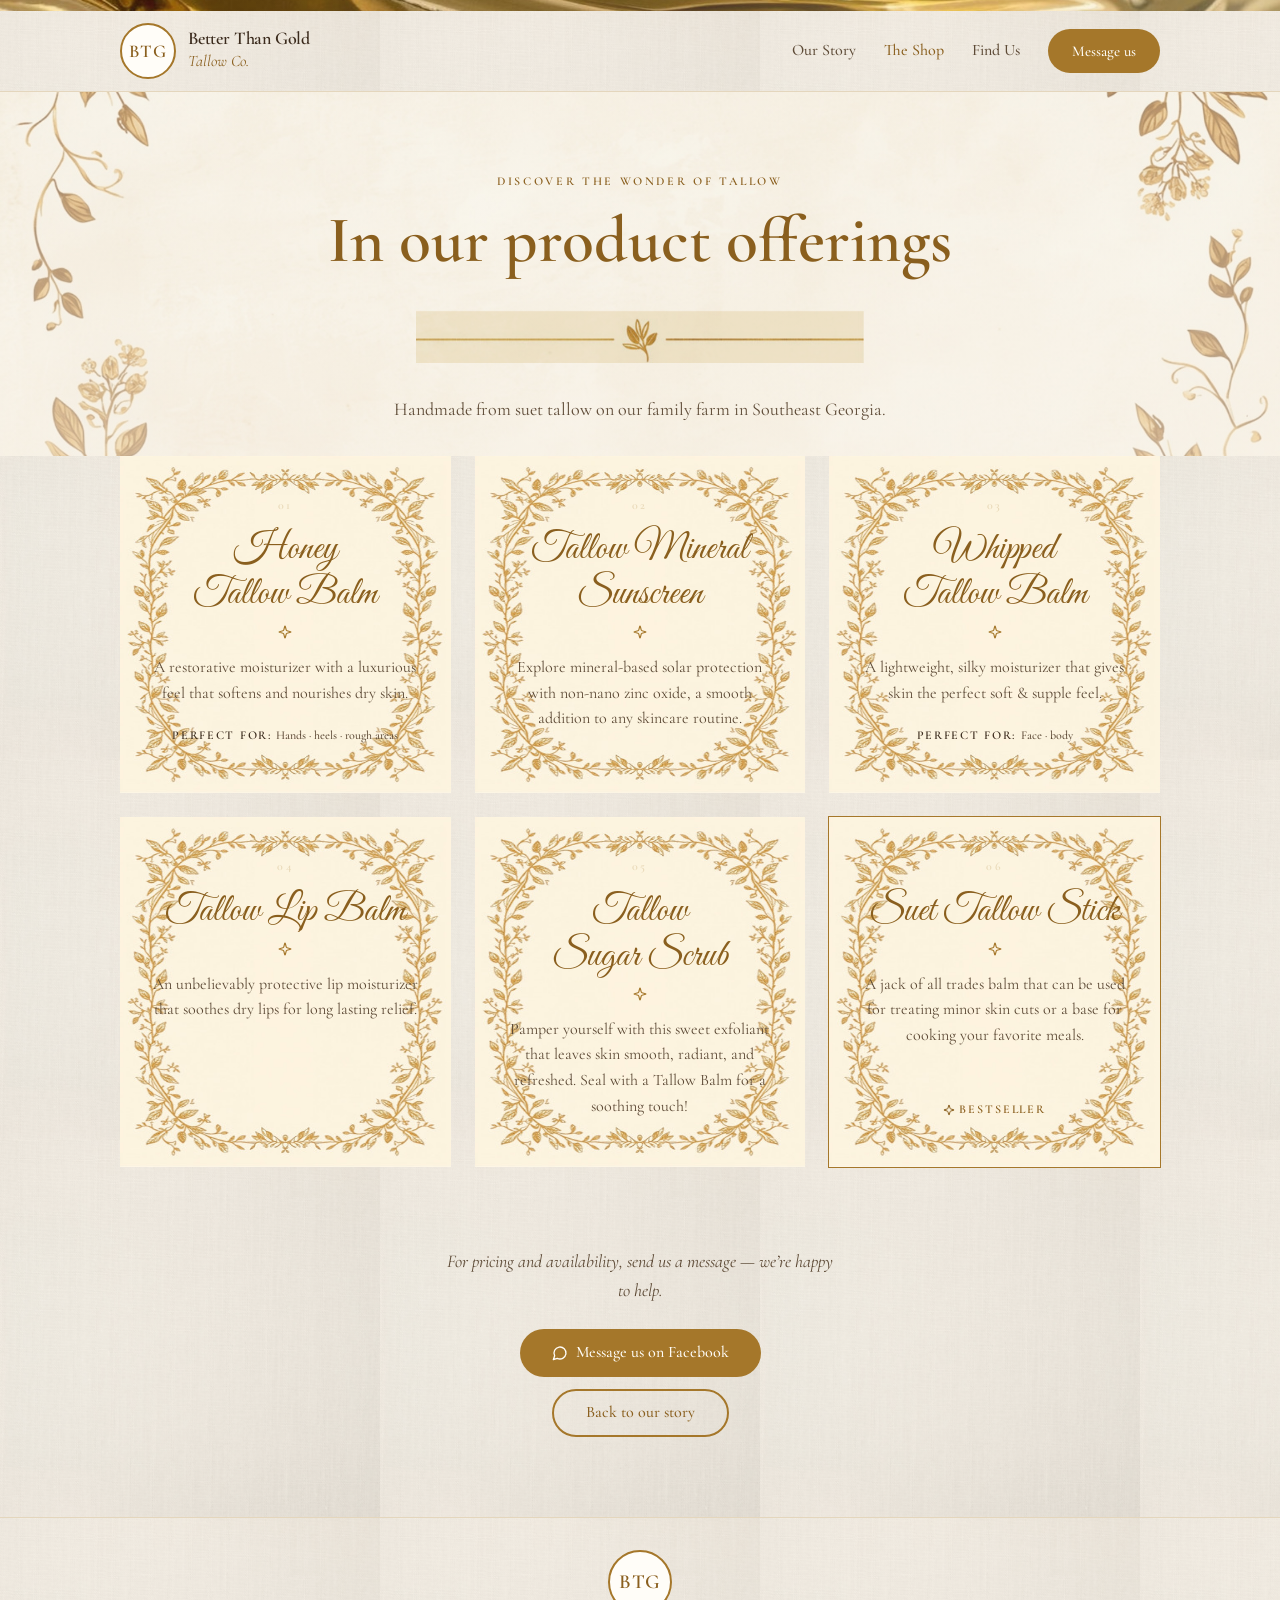
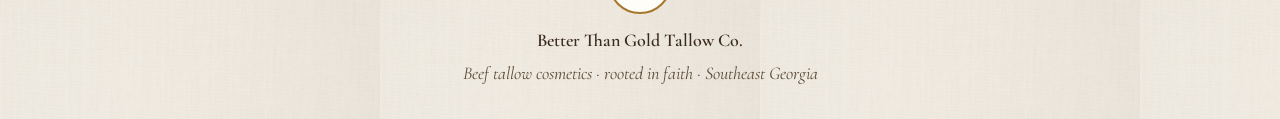
==== products/index.html @ 324c8e25 "Publish cream-and-gold prototype to GitHub Pages Replace the first static flyer with the current int" ====
<!DOCTYPE html>
<html lang="en">
<head>
  <meta charset="UTF-8">
  <meta name="viewport" content="width=device-width, initial-scale=1.0">
  <title>The Shop · Better Than Gold Tallow Co.</title>
  <meta name="description" content="Honey Tallow Balm, mineral sunscreen, whipped balm, lip balm, sugar scrub, and the Suet Tallow Stick — handmade in Southeast Georgia.">
  <meta name="theme-color" content="#a5772a">
  <link rel="icon" type="image/svg+xml" href="../favicon.svg">
  <link rel="preconnect" href="https://fonts.googleapis.com">
  <link rel="preconnect" href="https://fonts.gstatic.com" crossorigin>
  <link href="https://fonts.googleapis.com/css2?family=Cormorant+Garamond:ital,wght@0,400;0,500;0,600;0,700;1,500;1,600&family=Great+Vibes&display=swap" rel="stylesheet">
  <link rel="stylesheet" href="../styles.css">
</head>
<body>
  <div class="site-shell" id="top">
    <div class="gold-bar" aria-hidden="true"></div>
    <header class="site-header">
      <div class="header-inner">
        <a class="brand" href="../">
          <span class="brand-mark brand-mark-sm" aria-hidden="true">BTG</span>
          <span>
            <span class="brand-name">Better Than Gold</span>
            <span class="brand-sub">Tallow Co.</span>
          </span>
        </a>
        <nav class="desktop-nav" aria-label="Main">
          <a href="../#story">Our Story</a>
          <a class="is-active" href="./">The Shop</a>
          <a href="../#find-us">Find Us</a>
          <a class="btn btn-gold btn-md" href="https://www.facebook.com/share/1DVY5gSKAP/" target="_blank" rel="noopener noreferrer">Message us</a>
        </nav>
        <button class="nav-toggle" type="button" aria-label="Open menu" aria-expanded="false">
          <svg class="icon-menu" xmlns="http://www.w3.org/2000/svg" width="24" height="24" viewBox="0 0 24 24" fill="none" stroke="currentColor" stroke-width="2" stroke-linecap="round" stroke-linejoin="round" aria-hidden="true"><path d="M4 5h16"/><path d="M4 12h16"/><path d="M4 19h16"/></svg>
          <svg class="icon-close" hidden xmlns="http://www.w3.org/2000/svg" width="24" height="24" viewBox="0 0 24 24" fill="none" stroke="currentColor" stroke-width="2" stroke-linecap="round" stroke-linejoin="round" aria-hidden="true"><path d="M18 6 6 18"/><path d="m6 6 12 12"/></svg>
        </button>
      </div>
      <nav class="mobile-nav" aria-label="Mobile">
        <a href="../#story">Our Story</a>
        <a href="./">The Shop</a>
        <a href="../#find-us">Find Us</a>
        <a class="btn btn-gold btn-lg" href="https://www.facebook.com/share/1DVY5gSKAP/" target="_blank" rel="noopener noreferrer">Message us</a>
      </nav>
    </header>

    <main>
      <section class="shop-hero">
        <p class="eyebrow">Discover the wonder of tallow</p>
        <h1 class="shop-title rise">In our product offerings</h1>
        <img class="gold-divider divider-space" src="../textures/divider.jpg" alt="" aria-hidden="true">
        <p class="shop-lede rise rise-2">Handmade from suet tallow on our family farm in Southeast Georgia.</p>
      </section>

      <ol class="product-grid stagger">
        <li class="product-card product-card-framed">
          <p class="product-num">01</p>
          <h2 class="product-name">Honey Tallow Balm</h2>
          <svg class="sparkle" xmlns="http://www.w3.org/2000/svg" viewBox="0 0 24 24" fill="none" stroke="currentColor" stroke-width="2" stroke-linecap="round" stroke-linejoin="round" aria-hidden="true"><path d="M9.937 15.5A2 2 0 0 0 8.5 14.063l-6.135-1.582a.5.5 0 0 1 0-.962L8.5 9.936A2 2 0 0 0 9.937 8.5l1.582-6.135a.5.5 0 0 1 .963 0L14.063 8.5A2 2 0 0 0 15.5 9.937l6.135 1.581a.5.5 0 0 1 0 .964L15.5 14.063a2 2 0 0 0-1.437 1.437l-1.582 6.135a.5.5 0 0 1-.963 0z"/></svg>
          <p class="product-blurb">A restorative moisturizer with a luxurious feel that softens and nourishes dry skin.</p>
          <p class="perfect-for">Perfect for: <span>Hands · heels · rough areas</span></p>
        </li>
        <li class="product-card product-card-framed">
          <p class="product-num">02</p>
          <h2 class="product-name">Tallow Mineral Sunscreen</h2>
          <svg class="sparkle" xmlns="http://www.w3.org/2000/svg" viewBox="0 0 24 24" fill="none" stroke="currentColor" stroke-width="2" stroke-linecap="round" stroke-linejoin="round" aria-hidden="true"><path d="M9.937 15.5A2 2 0 0 0 8.5 14.063l-6.135-1.582a.5.5 0 0 1 0-.962L8.5 9.936A2 2 0 0 0 9.937 8.5l1.582-6.135a.5.5 0 0 1 .963 0L14.063 8.5A2 2 0 0 0 15.5 9.937l6.135 1.581a.5.5 0 0 1 0 .964L15.5 14.063a2 2 0 0 0-1.437 1.437l-1.582 6.135a.5.5 0 0 1-.963 0z"/></svg>
          <p class="product-blurb">Explore mineral-based solar protection with non-nano zinc oxide, a smooth addition to any skincare routine.</p>
        </li>
        <li class="product-card product-card-framed">
          <p class="product-num">03</p>
          <h2 class="product-name">Whipped Tallow Balm</h2>
          <svg class="sparkle" xmlns="http://www.w3.org/2000/svg" viewBox="0 0 24 24" fill="none" stroke="currentColor" stroke-width="2" stroke-linecap="round" stroke-linejoin="round" aria-hidden="true"><path d="M9.937 15.5A2 2 0 0 0 8.5 14.063l-6.135-1.582a.5.5 0 0 1 0-.962L8.5 9.936A2 2 0 0 0 9.937 8.5l1.582-6.135a.5.5 0 0 1 .963 0L14.063 8.5A2 2 0 0 0 15.5 9.937l6.135 1.581a.5.5 0 0 1 0 .964L15.5 14.063a2 2 0 0 0-1.437 1.437l-1.582 6.135a.5.5 0 0 1-.963 0z"/></svg>
          <p class="product-blurb">A lightweight, silky moisturizer that gives skin the perfect soft & supple feel.</p>
          <p class="perfect-for">Perfect for: <span>Face · body</span></p>
        </li>
        <li class="product-card product-card-framed">
          <p class="product-num">04</p>
          <h2 class="product-name">Tallow Lip Balm</h2>
          <svg class="sparkle" xmlns="http://www.w3.org/2000/svg" viewBox="0 0 24 24" fill="none" stroke="currentColor" stroke-width="2" stroke-linecap="round" stroke-linejoin="round" aria-hidden="true"><path d="M9.937 15.5A2 2 0 0 0 8.5 14.063l-6.135-1.582a.5.5 0 0 1 0-.962L8.5 9.936A2 2 0 0 0 9.937 8.5l1.582-6.135a.5.5 0 0 1 .963 0L14.063 8.5A2 2 0 0 0 15.5 9.937l6.135 1.581a.5.5 0 0 1 0 .964L15.5 14.063a2 2 0 0 0-1.437 1.437l-1.582 6.135a.5.5 0 0 1-.963 0z"/></svg>
          <p class="product-blurb">An unbelievably protective lip moisturizer that soothes dry lips for long lasting relief.</p>
        </li>
        <li class="product-card product-card-framed">
          <p class="product-num">05</p>
          <h2 class="product-name">Tallow Sugar Scrub</h2>
          <svg class="sparkle" xmlns="http://www.w3.org/2000/svg" viewBox="0 0 24 24" fill="none" stroke="currentColor" stroke-width="2" stroke-linecap="round" stroke-linejoin="round" aria-hidden="true"><path d="M9.937 15.5A2 2 0 0 0 8.5 14.063l-6.135-1.582a.5.5 0 0 1 0-.962L8.5 9.936A2 2 0 0 0 9.937 8.5l1.582-6.135a.5.5 0 0 1 .963 0L14.063 8.5A2 2 0 0 0 15.5 9.937l6.135 1.581a.5.5 0 0 1 0 .964L15.5 14.063a2 2 0 0 0-1.437 1.437l-1.582 6.135a.5.5 0 0 1-.963 0z"/></svg>
          <p class="product-blurb">Pamper yourself with this sweet exfoliant that leaves skin smooth, radiant, and refreshed. Seal with a Tallow Balm for a soothing touch!</p>
        </li>
        <li class="product-card product-card-framed is-bestseller">
          <p class="product-num">06</p>
          <h2 class="product-name">Suet Tallow Stick</h2>
          <svg class="sparkle" xmlns="http://www.w3.org/2000/svg" viewBox="0 0 24 24" fill="none" stroke="currentColor" stroke-width="2" stroke-linecap="round" stroke-linejoin="round" aria-hidden="true"><path d="M9.937 15.5A2 2 0 0 0 8.5 14.063l-6.135-1.582a.5.5 0 0 1 0-.962L8.5 9.936A2 2 0 0 0 9.937 8.5l1.582-6.135a.5.5 0 0 1 .963 0L14.063 8.5A2 2 0 0 0 15.5 9.937l6.135 1.581a.5.5 0 0 1 0 .964L15.5 14.063a2 2 0 0 0-1.437 1.437l-1.582 6.135a.5.5 0 0 1-.963 0z"/></svg>
          <p class="product-blurb">A jack of all trades balm that can be used for treating minor skin cuts or a base for cooking your favorite meals.</p>
          <p class="bestseller">
            <svg xmlns="http://www.w3.org/2000/svg" viewBox="0 0 24 24" fill="none" stroke="currentColor" stroke-width="2" stroke-linecap="round" stroke-linejoin="round" aria-hidden="true"><path d="M9.937 15.5A2 2 0 0 0 8.5 14.063l-6.135-1.582a.5.5 0 0 1 0-.962L8.5 9.936A2 2 0 0 0 9.937 8.5l1.582-6.135a.5.5 0 0 1 .963 0L14.063 8.5A2 2 0 0 0 15.5 9.937l6.135 1.581a.5.5 0 0 1 0 .964L15.5 14.063a2 2 0 0 0-1.437 1.437l-1.582 6.135a.5.5 0 0 1-.963 0z"/></svg>
            Bestseller
          </p>
        </li>
      </ol>

      <div class="shop-cta">
        <p>For pricing and availability, send us a message — we&rsquo;re happy to help.</p>
        <div class="hero-actions">
          <a class="btn btn-gold btn-lg" href="https://www.facebook.com/share/1DVY5gSKAP/" target="_blank" rel="noopener noreferrer">
            <svg xmlns="http://www.w3.org/2000/svg" width="16" height="16" viewBox="0 0 24 24" fill="none" stroke="currentColor" stroke-width="2" stroke-linecap="round" stroke-linejoin="round" aria-hidden="true"><path d="M7.9 20A9 9 0 1 0 4 16.1L2 22z"/></svg>
            Message us on Facebook
          </a>
          <a class="btn btn-outline btn-lg" href="../#story">Back to our story</a>
        </div>
      </div>
    </main>

    <footer class="site-footer">
      <span class="brand-mark brand-mark-md" aria-hidden="true">BTG</span>
      <p class="footer-name">Better Than Gold Tallow Co.</p>
      <p class="footer-sub">Beef tallow cosmetics · rooted in faith · Southeast Georgia</p>
    </footer>
  </div>
  <script src="../nav.js"></script>
</body>
</html>
---- styles.css ----
:root {
  --cream: #faf5ec;
  --cream-deep: #f3ead9;
  --paper: #fffdf8;
  --ink: #3a2a1c;
  --ink-soft: #5d4a36;
  --gold: #a5772a;
  --gold-deep: #8a5f1e;
  --gold-soft: #e9d9b8;
  --gold-shine: #f3e1a8;
  --line: #e4d6bd;
  --font-display: "Cormorant Garamond", Georgia, "Times New Roman", serif;
  --font-script: "Great Vibes", "Apple Chancery", cursive;
  --ease-out: cubic-bezier(0.23, 1, 0.32, 1);
}

*,
*::before,
*::after {
  box-sizing: border-box;
}

html {
  scroll-behavior: smooth;
  -webkit-font-smoothing: antialiased;
  -moz-osx-font-smoothing: grayscale;
}

@media (prefers-reduced-motion: reduce) {
  html {
    scroll-behavior: auto;
  }
  *,
  *::before,
  *::after {
    animation-duration: 0.01ms !important;
    animation-iteration-count: 1 !important;
    transition-duration: 0.01ms !important;
  }
}

body {
  margin: 0;
  background-color: var(--cream);
  color: var(--ink);
  font-family: var(--font-display);
  font-size: 1.125rem;
  line-height: 1.6;
}

button:not(:disabled),
[role="button"]:not(:disabled) {
  cursor: pointer;
}

h1,
h2,
h3 {
  text-wrap: balance;
  line-height: 1.15;
  margin: 0;
}

p {
  text-wrap: pretty;
}

a {
  color: inherit;
}

.site-shell {
  min-height: 100vh;
  color: var(--ink);
  background-color: var(--cream);
  background-image:
    linear-gradient(
      color-mix(in oklab, var(--cream) 72%, transparent),
      color-mix(in oklab, var(--cream) 72%, transparent)
    ),
    url("textures/linen.jpg");
  background-size: auto, 380px;
  background-repeat: repeat;
}

.gold-bar {
  position: relative;
  height: 0.7rem;
  overflow: hidden;
  background-color: var(--gold);
  background-image: url("textures/gold-bar.jpg");
  background-size: cover;
  background-position: center;
}

.gold-bar::after {
  content: "";
  position: absolute;
  inset: 0;
  background: linear-gradient(
    90deg,
    transparent 0%,
    color-mix(in oklab, var(--gold-shine) 42%, transparent) 50%,
    transparent 100%
  );
  background-size: 220% 100%;
  animation: gold-sheen 9s var(--ease-out) infinite;
}

@keyframes gold-sheen {
  0%,
  100% {
    background-position: 0% 50%;
  }
  50% {
    background-position: 100% 50%;
  }
}

.site-header {
  position: sticky;
  top: 0;
  z-index: 50;
  border-bottom: 1px solid var(--line);
  backdrop-filter: blur(8px);
  background-color: color-mix(in oklab, var(--cream) 88%, transparent);
  background-image:
    linear-gradient(
      color-mix(in oklab, var(--cream) 74%, transparent),
      color-mix(in oklab, var(--cream) 74%, transparent)
    ),
    url("textures/linen.jpg");
  background-size: auto, 380px;
}

.header-inner {
  display: flex;
  max-width: 1080px;
  margin: 0 auto;
  align-items: center;
  justify-content: space-between;
  padding: 0.75rem 1.25rem;
}

.brand {
  display: flex;
  align-items: center;
  gap: 0.75rem;
  text-decoration: none;
  color: var(--ink);
}

.brand-name {
  display: block;
  font-size: 1.125rem;
  font-weight: 600;
  letter-spacing: -0.01em;
  line-height: 1.2;
}

.brand-sub {
  display: block;
  font-size: 1rem;
  font-style: italic;
  color: var(--gold-deep);
}

.brand-mark {
  display: inline-flex;
  flex-shrink: 0;
  align-items: center;
  justify-content: center;
  border: 2px solid var(--gold);
  border-radius: 999px;
  background: var(--paper);
  color: var(--gold-deep);
  font-weight: 600;
  letter-spacing: 0.04em;
}

.brand-mark-sm {
  width: 3.5rem;
  height: 3.5rem;
  font-size: 1.125rem;
}
.brand-mark-md {
  width: 4rem;
  height: 4rem;
  font-size: 1.25rem;
}
.brand-mark-lg {
  width: 5rem;
  height: 5rem;
  font-size: 1.5rem;
}
.brand-mark-xl {
  width: 6rem;
  height: 6rem;
  font-size: 1.5rem;
}

.desktop-nav {
  display: none;
  align-items: center;
  gap: 1.75rem;
}

.desktop-nav a:not(.btn) {
  font-size: 1rem;
  font-weight: 500;
  text-decoration: none;
  color: var(--ink-soft);
  transition: color 150ms var(--ease-out);
}

.desktop-nav a:not(.btn):hover,
.desktop-nav a.is-active {
  color: var(--gold-deep);
}

.nav-toggle {
  display: inline-flex;
  align-items: center;
  justify-content: center;
  width: 2.75rem;
  height: 2.75rem;
  border: 0;
  border-radius: 999px;
  background: transparent;
  color: var(--ink-soft);
}

.nav-toggle:hover {
  color: var(--gold-deep);
}

.mobile-nav {
  display: none;
  flex-direction: column;
  gap: 0.25rem;
  border-top: 1px solid var(--line);
  background: var(--paper);
  padding: 0.75rem 1.25rem 1rem;
}

.mobile-nav.open {
  display: flex;
}

.mobile-nav a:not(.btn) {
  padding: 0.75rem 0;
  font-size: 1.125rem;
  font-weight: 500;
  text-decoration: none;
  color: var(--ink);
}

@media (min-width: 768px) {
  .desktop-nav {
    display: flex;
  }
  .nav-toggle,
  .mobile-nav,
  .mobile-nav.open {
    display: none;
  }
}

.btn {
  display: inline-flex;
  align-items: center;
  justify-content: center;
  gap: 0.5rem;
  white-space: nowrap;
  font-family: inherit;
  font-weight: 500;
  text-decoration: none;
  border-radius: 999px;
  transition:
    background-color 150ms var(--ease-out),
    transform 150ms var(--ease-out),
    color 150ms var(--ease-out);
}

.btn:focus-visible {
  outline: 2px solid var(--gold);
  outline-offset: 2px;
}

.btn:active {
  transform: scale(0.98);
}

.btn svg {
  width: 1rem;
  height: 1rem;
  flex-shrink: 0;
}

.btn-gold {
  background: var(--gold);
  color: var(--paper);
  border: 0;
}

.btn-gold:hover {
  background: var(--gold-deep);
}

.btn-outline {
  background: transparent;
  color: var(--gold-deep);
  border: 2px solid var(--gold);
}

.btn-outline:hover {
  background: var(--gold-soft);
}

.btn-lg {
  height: 3rem;
  padding: 0 2rem;
  font-size: 1rem;
}

.btn-md {
  height: 2.75rem;
  padding: 0 1.5rem;
  font-size: 0.9375rem;
}

.eyebrow {
  margin: 0 0 0.75rem;
  font-size: 0.75rem;
  font-weight: 600;
  letter-spacing: 0.22em;
  text-transform: uppercase;
  color: var(--gold-deep);
}

.gold-divider {
  display: block;
  width: min(28rem, 86vw);
  height: 3.25rem;
  margin-inline: auto;
  object-fit: cover;
  object-position: center;
  mix-blend-mode: multiply;
}

.intro-hero,
.shop-hero {
  position: relative;
  isolation: isolate;
  overflow: hidden;
}

.intro-hero::before,
.shop-hero::before {
  content: "";
  position: absolute;
  inset: 0;
  z-index: -1;
  background:
    linear-gradient(
      color-mix(in oklab, var(--cream) 38%, transparent),
      color-mix(in oklab, var(--cream) 55%, transparent)
    ),
    url("textures/parchment-corners.jpg") center / cover no-repeat;
}

.intro-hero::before {
  animation: drift 22s var(--ease-out) infinite alternate;
}

@keyframes drift {
  from {
    transform: scale(1);
  }
  to {
    transform: scale(1.045);
  }
}

.intro-hero {
  display: flex;
  min-height: 100svh;
  flex-direction: column;
  align-items: center;
  justify-content: center;
  padding: 6rem 1.25rem 3rem;
  text-align: center;
}

.shop-hero {
  padding: 4rem 1.25rem 2rem;
  text-align: center;
}

@media (min-width: 768px) {
  .shop-hero {
    padding-top: 5rem;
  }
}

.intro-kicker {
  margin: 2rem 0 0.75rem;
}

.intro-title,
.shop-title {
  font-size: clamp(2.4rem, 7vw, 4.1rem);
  font-weight: 600;
  color: var(--gold-deep);
}

.intro-script {
  margin: 1rem auto 0;
  max-width: 28rem;
  font-family: var(--font-script);
  font-size: clamp(1.75rem, 4vw, 2.35rem);
  color: var(--gold);
}

.lede {
  margin: 0.75rem auto 0;
  max-width: 32rem;
  color: var(--ink-soft);
}

.hero-actions {
  display: flex;
  flex-wrap: wrap;
  align-items: center;
  justify-content: center;
  gap: 0.75rem;
  margin-top: 2.5rem;
}

.bob {
  margin-top: 4rem;
  color: var(--gold-deep);
  text-decoration: none;
  animation: bob 2.4s var(--ease-out) infinite;
}

.bob svg {
  width: 1.5rem;
  height: 1.5rem;
}

@keyframes bob {
  0%,
  100% {
    transform: translateY(0);
  }
  50% {
    transform: translateY(6px);
  }
}

.section {
  scroll-margin-top: 6rem;
  padding: 4rem 1.25rem;
  text-align: center;
}

@media (min-width: 768px) {
  .section {
    padding-top: 5rem;
    padding-bottom: 5rem;
  }
}

.narrow {
  max-width: 42rem;
  margin: 0 auto;
}

.section h2 {
  font-size: clamp(1.75rem, 4vw, 2.35rem);
  font-weight: 600;
  color: var(--gold-deep);
}

.story-copy {
  margin-top: 0;
  font-size: 1.25rem;
  line-height: 1.7;
  color: var(--ink-soft);
}

.story-copy + .story-copy {
  margin-top: 1.5rem;
}

.story-copy strong {
  color: var(--ink);
  font-weight: 600;
}

.divider-space {
  margin: 2rem auto;
}

.find-us {
  position: relative;
  isolation: isolate;
  background-color: var(--cream-deep);
  border-top: 1px solid var(--line);
  border-bottom: 1px solid var(--line);
}

.find-us::before {
  content: "";
  position: absolute;
  inset: 0;
  z-index: -1;
  background:
    linear-gradient(
      color-mix(in oklab, var(--cream-deep) 58%, transparent),
      color-mix(in oklab, var(--cream-deep) 64%, transparent)
    ),
    url("textures/farm.jpg") center / cover no-repeat;
}

.find-copy {
  margin: 0.75rem auto 0;
  max-width: 680px;
  color: var(--ink-soft);
}

.towns {
  display: flex;
  flex-wrap: wrap;
  align-items: center;
  justify-content: center;
  gap: 0.75rem;
  margin: 2rem 0 0;
  padding: 0;
  list-style: none;
}

.towns li {
  display: inline-flex;
  align-items: center;
  gap: 0.5rem;
  border: 1px solid var(--gold);
  border-radius: 999px;
  background: var(--paper);
  color: var(--gold-deep);
  font-weight: 600;
  padding: 0.625rem 1.25rem;
}

.towns svg {
  width: 1rem;
  height: 1rem;
}

.shipping {
  margin-top: 1.5rem;
  font-size: 1.25rem;
  font-style: italic;
}

.letter-card,
.product-card-framed {
  background-color: var(--paper);
  background-image: url("textures/card-frame.jpg");
  background-repeat: no-repeat;
  background-position: center;
  background-size: 100% 100%;
}

.letter-card {
  max-width: 560px;
  margin: 0 auto;
  padding: 4rem 2.5rem;
  text-align: center;
}

@media (min-width: 768px) {
  .letter-card {
    padding: 5rem 3.5rem;
  }
}

.letter-card .brand-mark {
  margin: 0 auto 1rem;
}

.letter-copy {
  margin: 0.75rem auto 1.75rem;
  color: var(--ink-soft);
}

.shop-lede {
  margin: 1.5rem auto 0;
  max-width: 36rem;
  color: var(--ink-soft);
}

.product-grid {
  display: grid;
  grid-template-columns: 1fr;
  gap: 1.5rem;
  max-width: 1080px;
  margin: 0 auto;
  padding: 0 1.25rem 5rem;
  list-style: none;
}

@media (min-width: 640px) {
  .product-grid {
    grid-template-columns: 1fr 1fr;
  }
}

@media (min-width: 1024px) {
  .product-grid {
    grid-template-columns: 1fr 1fr 1fr;
  }
}

.product-card {
  display: flex;
  flex-direction: column;
  padding: 2.5rem 2rem 3rem;
  text-align: center;
  transition:
    transform 250ms var(--ease-out),
    box-shadow 250ms var(--ease-out);
}

.product-card:hover {
  transform: translateY(-4px);
  box-shadow: 0 12px 28px color-mix(in oklab, var(--ink) 8%, transparent);
}

.product-card.is-bestseller {
  box-shadow: 0 0 0 1px var(--gold);
}

.product-num {
  margin: 0;
  font-size: 0.75rem;
  font-weight: 600;
  letter-spacing: 0.2em;
  color: var(--gold-soft);
}

.product-name {
  margin-top: 0.75rem;
  font-family: var(--font-script);
  font-size: clamp(1.75rem, 4vw, 2.35rem);
  font-weight: 400;
  line-height: 1.2;
  color: var(--gold-deep);
}

.sparkle {
  display: block;
  width: 0.875rem;
  height: 0.875rem;
  margin: 0.5rem auto 0;
  color: var(--gold);
}

.product-blurb {
  flex: 1;
  margin: 1rem 0 0;
  font-size: 1rem;
  color: var(--ink-soft);
}

.perfect-for {
  margin: 1.25rem 0 0;
  font-size: 0.75rem;
  font-weight: 600;
  letter-spacing: 0.14em;
  text-transform: uppercase;
  color: var(--ink);
}

.perfect-for span {
  font-weight: 500;
  letter-spacing: 0;
  text-transform: none;
  color: var(--ink-soft);
}

.bestseller {
  display: inline-flex;
  align-items: center;
  justify-content: center;
  gap: 0.25rem;
  margin: 1.25rem auto 0;
  font-size: 0.75rem;
  font-weight: 600;
  letter-spacing: 0.16em;
  text-transform: uppercase;
  color: var(--gold-deep);
}

.bestseller svg {
  width: 0.75rem;
  height: 0.75rem;
}

.shop-cta {
  max-width: 28rem;
  margin: 0 auto;
  padding: 0 1.25rem 5rem;
  text-align: center;
}

.shop-cta p {
  margin: 0 0 1.5rem;
  font-style: italic;
  color: var(--ink-soft);
}

.shop-cta .hero-actions {
  margin-top: 0;
}

.site-footer {
  border-top: 1px solid var(--line);
  background-color: var(--cream);
  background-image:
    linear-gradient(
      color-mix(in oklab, var(--cream) 74%, transparent),
      color-mix(in oklab, var(--cream) 74%, transparent)
    ),
    url("textures/linen.jpg");
  background-size: auto, 380px;
  padding: 2rem 1.25rem;
  text-align: center;
}

.site-footer .brand-mark {
  margin: 0 auto 0.75rem;
}

.footer-name {
  margin: 0;
  font-size: 1.125rem;
  font-weight: 600;
}

.footer-sub {
  margin: 0.25rem 0 0;
  font-style: italic;
  color: var(--ink-soft);
}

@keyframes rise {
  from {
    opacity: 0;
    transform: translateY(14px);
  }
  to {
    opacity: 1;
    transform: none;
  }
}

.rise {
  animation: rise 800ms var(--ease-out) both;
}
.rise-2 {
  animation-delay: 120ms;
}
.rise-3 {
  animation-delay: 220ms;
}
.rise-4 {
  animation-delay: 340ms;
}
.rise-5 {
  animation-delay: 480ms;
}

.stagger > * {
  animation: rise 800ms var(--ease-out) both;
}
.stagger > *:nth-child(1) {
  animation-delay: 40ms;
}
.stagger > *:nth-child(2) {
  animation-delay: 110ms;
}
.stagger > *:nth-child(3) {
  animation-delay: 180ms;
}
.stagger > *:nth-child(4) {
  animation-delay: 250ms;
}
.stagger > *:nth-child(5) {
  animation-delay: 320ms;
}
.stagger > *:nth-child(6) {
  animation-delay: 390ms;
}
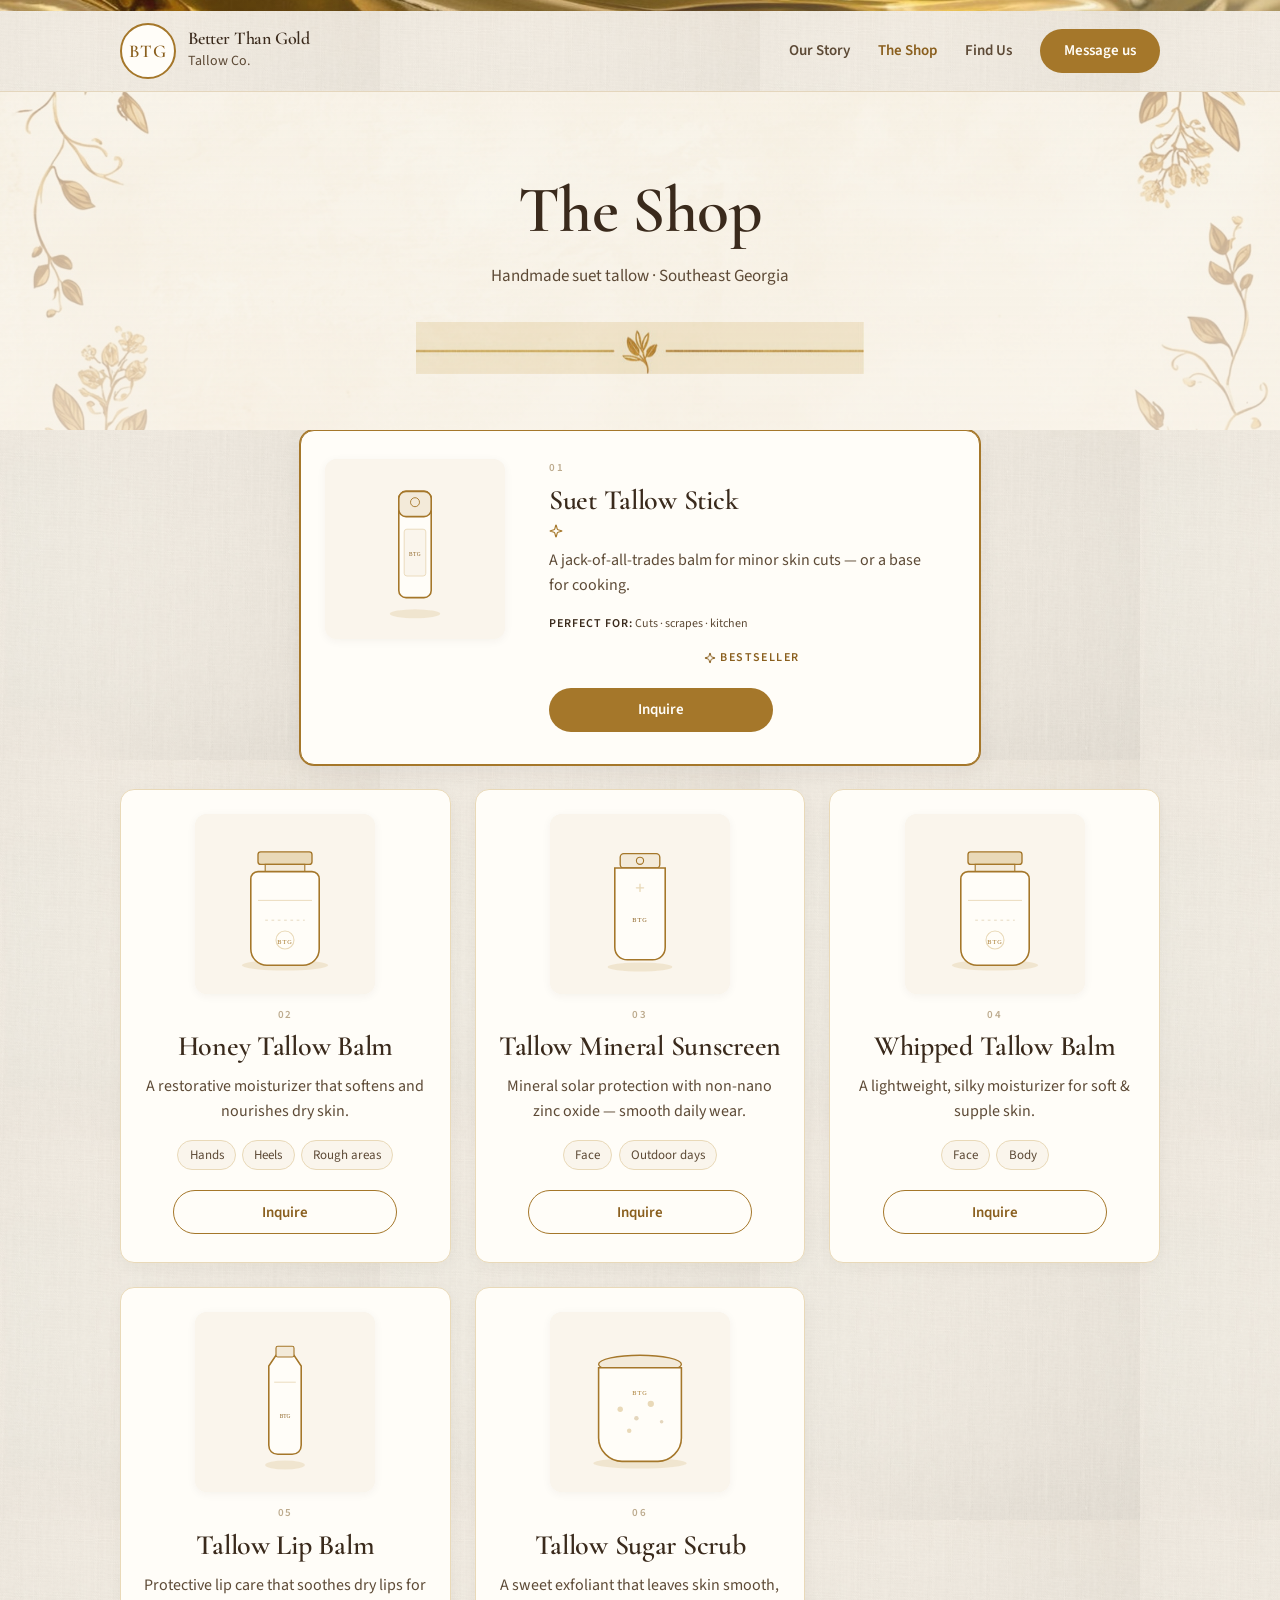
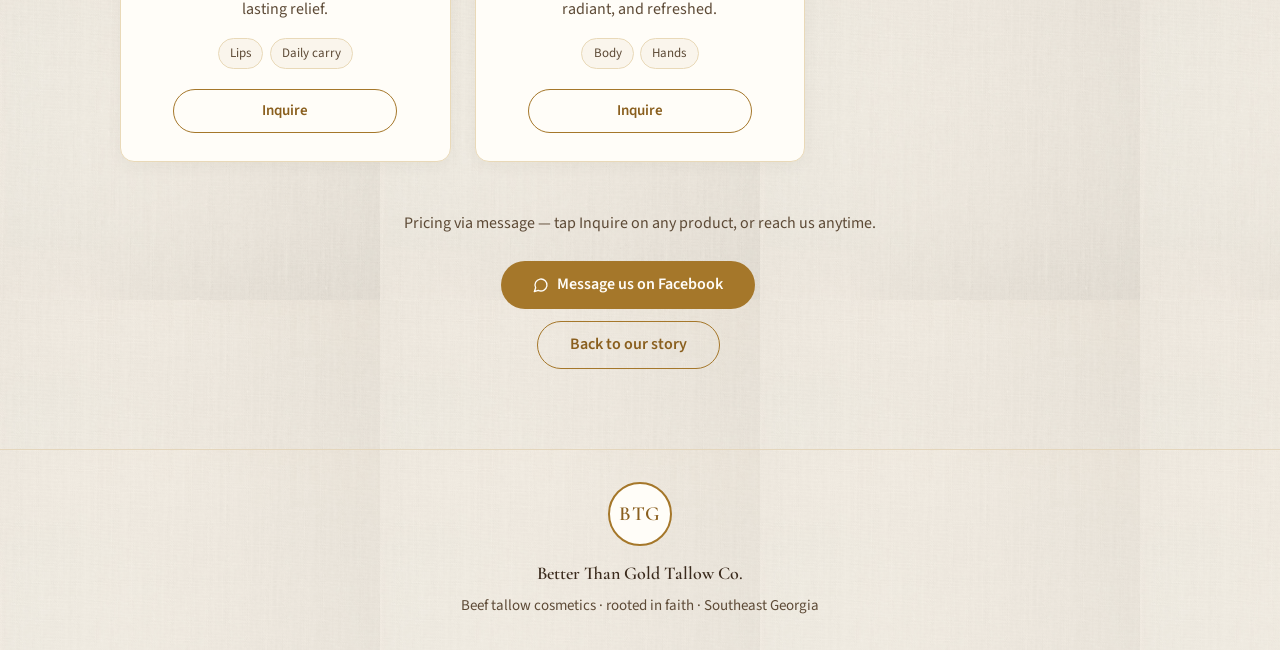
==== commit fd18d7d7: "Premium readable mockup: cream/ink/gold polish for client preview Implement LOOK-BRIEF-btg-premium-r" ====
--- a/products/index.html
+++ b/products/index.html
@@ -9,7 +9,7 @@
   <link rel="icon" type="image/svg+xml" href="../favicon.svg">
   <link rel="preconnect" href="https://fonts.googleapis.com">
   <link rel="preconnect" href="https://fonts.gstatic.com" crossorigin>
-  <link href="https://fonts.googleapis.com/css2?family=Cormorant+Garamond:ital,wght@0,400;0,500;0,600;0,700;1,500;1,600&family=Great+Vibes&display=swap" rel="stylesheet">
+  <link href="https://fonts.googleapis.com/css2?family=Cormorant+Garamond:ital,wght@0,400;0,500;0,600;0,700;1,500;1,600&family=Great+Vibes&family=Source+Sans+3:ital,wght@0,400;0,600;1,400&display=swap" rel="stylesheet">
   <link rel="stylesheet" href="../styles.css">
 </head>
 <body>
@@ -45,59 +45,101 @@
 
     <main>
       <section class="shop-hero">
-        <p class="eyebrow">Discover the wonder of tallow</p>
-        <h1 class="shop-title rise">In our product offerings</h1>
+        <h1 class="shop-title rise">The Shop</h1>
+        <p class="shop-subline rise rise-2">Handmade suet tallow · Southeast Georgia</p>
         <img class="gold-divider divider-space" src="../textures/divider.jpg" alt="" aria-hidden="true">
-        <p class="shop-lede rise rise-2">Handmade from suet tallow on our family farm in Southeast Georgia.</p>
       </section>
 
-      <ol class="product-grid stagger">
-        <li class="product-card product-card-framed">
+      <!-- Featured bestseller -->
+      <div class="featured-row">
+        <article class="product-card product-card-framed is-bestseller is-featured stagger">
+          <div class="product-media">
+            <img src="silhouettes/stick.svg" alt="" width="200" height="200" loading="lazy">
+          </div>
           <p class="product-num">01</p>
-          <h2 class="product-name">Honey Tallow Balm</h2>
-          <svg class="sparkle" xmlns="http://www.w3.org/2000/svg" viewBox="0 0 24 24" fill="none" stroke="currentColor" stroke-width="2" stroke-linecap="round" stroke-linejoin="round" aria-hidden="true"><path d="M9.937 15.5A2 2 0 0 0 8.5 14.063l-6.135-1.582a.5.5 0 0 1 0-.962L8.5 9.936A2 2 0 0 0 9.937 8.5l1.582-6.135a.5.5 0 0 1 .963 0L14.063 8.5A2 2 0 0 0 15.5 9.937l6.135 1.581a.5.5 0 0 1 0 .964L15.5 14.063a2 2 0 0 0-1.437 1.437l-1.582 6.135a.5.5 0 0 1-.963 0z"/></svg>
-          <p class="product-blurb">A restorative moisturizer with a luxurious feel that softens and nourishes dry skin.</p>
-          <p class="perfect-for">Perfect for: <span>Hands · heels · rough areas</span></p>
-        </li>
-        <li class="product-card product-card-framed">
-          <p class="product-num">02</p>
-          <h2 class="product-name">Tallow Mineral Sunscreen</h2>
-          <svg class="sparkle" xmlns="http://www.w3.org/2000/svg" viewBox="0 0 24 24" fill="none" stroke="currentColor" stroke-width="2" stroke-linecap="round" stroke-linejoin="round" aria-hidden="true"><path d="M9.937 15.5A2 2 0 0 0 8.5 14.063l-6.135-1.582a.5.5 0 0 1 0-.962L8.5 9.936A2 2 0 0 0 9.937 8.5l1.582-6.135a.5.5 0 0 1 .963 0L14.063 8.5A2 2 0 0 0 15.5 9.937l6.135 1.581a.5.5 0 0 1 0 .964L15.5 14.063a2 2 0 0 0-1.437 1.437l-1.582 6.135a.5.5 0 0 1-.963 0z"/></svg>
-          <p class="product-blurb">Explore mineral-based solar protection with non-nano zinc oxide, a smooth addition to any skincare routine.</p>
-        </li>
-        <li class="product-card product-card-framed">
-          <p class="product-num">03</p>
-          <h2 class="product-name">Whipped Tallow Balm</h2>
-          <svg class="sparkle" xmlns="http://www.w3.org/2000/svg" viewBox="0 0 24 24" fill="none" stroke="currentColor" stroke-width="2" stroke-linecap="round" stroke-linejoin="round" aria-hidden="true"><path d="M9.937 15.5A2 2 0 0 0 8.5 14.063l-6.135-1.582a.5.5 0 0 1 0-.962L8.5 9.936A2 2 0 0 0 9.937 8.5l1.582-6.135a.5.5 0 0 1 .963 0L14.063 8.5A2 2 0 0 0 15.5 9.937l6.135 1.581a.5.5 0 0 1 0 .964L15.5 14.063a2 2 0 0 0-1.437 1.437l-1.582 6.135a.5.5 0 0 1-.963 0z"/></svg>
-          <p class="product-blurb">A lightweight, silky moisturizer that gives skin the perfect soft & supple feel.</p>
-          <p class="perfect-for">Perfect for: <span>Face · body</span></p>
-        </li>
-        <li class="product-card product-card-framed">
-          <p class="product-num">04</p>
-          <h2 class="product-name">Tallow Lip Balm</h2>
-          <svg class="sparkle" xmlns="http://www.w3.org/2000/svg" viewBox="0 0 24 24" fill="none" stroke="currentColor" stroke-width="2" stroke-linecap="round" stroke-linejoin="round" aria-hidden="true"><path d="M9.937 15.5A2 2 0 0 0 8.5 14.063l-6.135-1.582a.5.5 0 0 1 0-.962L8.5 9.936A2 2 0 0 0 9.937 8.5l1.582-6.135a.5.5 0 0 1 .963 0L14.063 8.5A2 2 0 0 0 15.5 9.937l6.135 1.581a.5.5 0 0 1 0 .964L15.5 14.063a2 2 0 0 0-1.437 1.437l-1.582 6.135a.5.5 0 0 1-.963 0z"/></svg>
-          <p class="product-blurb">An unbelievably protective lip moisturizer that soothes dry lips for long lasting relief.</p>
-        </li>
-        <li class="product-card product-card-framed">
-          <p class="product-num">05</p>
-          <h2 class="product-name">Tallow Sugar Scrub</h2>
-          <svg class="sparkle" xmlns="http://www.w3.org/2000/svg" viewBox="0 0 24 24" fill="none" stroke="currentColor" stroke-width="2" stroke-linecap="round" stroke-linejoin="round" aria-hidden="true"><path d="M9.937 15.5A2 2 0 0 0 8.5 14.063l-6.135-1.582a.5.5 0 0 1 0-.962L8.5 9.936A2 2 0 0 0 9.937 8.5l1.582-6.135a.5.5 0 0 1 .963 0L14.063 8.5A2 2 0 0 0 15.5 9.937l6.135 1.581a.5.5 0 0 1 0 .964L15.5 14.063a2 2 0 0 0-1.437 1.437l-1.582 6.135a.5.5 0 0 1-.963 0z"/></svg>
-          <p class="product-blurb">Pamper yourself with this sweet exfoliant that leaves skin smooth, radiant, and refreshed. Seal with a Tallow Balm for a soothing touch!</p>
-        </li>
-        <li class="product-card product-card-framed is-bestseller">
-          <p class="product-num">06</p>
           <h2 class="product-name">Suet Tallow Stick</h2>
           <svg class="sparkle" xmlns="http://www.w3.org/2000/svg" viewBox="0 0 24 24" fill="none" stroke="currentColor" stroke-width="2" stroke-linecap="round" stroke-linejoin="round" aria-hidden="true"><path d="M9.937 15.5A2 2 0 0 0 8.5 14.063l-6.135-1.582a.5.5 0 0 1 0-.962L8.5 9.936A2 2 0 0 0 9.937 8.5l1.582-6.135a.5.5 0 0 1 .963 0L14.063 8.5A2 2 0 0 0 15.5 9.937l6.135 1.581a.5.5 0 0 1 0 .964L15.5 14.063a2 2 0 0 0-1.437 1.437l-1.582 6.135a.5.5 0 0 1-.963 0z"/></svg>
-          <p class="product-blurb">A jack of all trades balm that can be used for treating minor skin cuts or a base for cooking your favorite meals.</p>
+          <p class="product-blurb">A jack-of-all-trades balm for minor skin cuts — or a base for cooking.</p>
+          <p class="perfect-for">Perfect for: <span>Cuts · scrapes · kitchen</span></p>
           <p class="bestseller">
             <svg xmlns="http://www.w3.org/2000/svg" viewBox="0 0 24 24" fill="none" stroke="currentColor" stroke-width="2" stroke-linecap="round" stroke-linejoin="round" aria-hidden="true"><path d="M9.937 15.5A2 2 0 0 0 8.5 14.063l-6.135-1.582a.5.5 0 0 1 0-.962L8.5 9.936A2 2 0 0 0 9.937 8.5l1.582-6.135a.5.5 0 0 1 .963 0L14.063 8.5A2 2 0 0 0 15.5 9.937l6.135 1.581a.5.5 0 0 1 0 .964L15.5 14.063a2 2 0 0 0-1.437 1.437l-1.582 6.135a.5.5 0 0 1-.963 0z"/></svg>
             Bestseller
           </p>
+          <a class="btn btn-gold btn-md btn-inquire" href="https://www.facebook.com/share/1DVY5gSKAP/" target="_blank" rel="noopener noreferrer" title="Hi! I'm interested in Suet Tallow Stick.">Inquire</a>
+        </article>
+      </div>
+
+      <ol class="product-grid stagger">
+        <li class="product-card product-card-framed">
+          <div class="product-media">
+            <img src="silhouettes/jar.svg" alt="" width="200" height="200" loading="lazy">
+          </div>
+          <p class="product-num">02</p>
+          <h2 class="product-name">Honey Tallow Balm</h2>
+          <p class="product-blurb">A restorative moisturizer that softens and nourishes dry skin.</p>
+          <div class="chip-row" aria-label="Perfect for">
+            <span class="chip">Hands</span>
+            <span class="chip">Heels</span>
+            <span class="chip">Rough areas</span>
+          </div>
+          <a class="btn btn-outline btn-md btn-inquire" href="https://www.facebook.com/share/1DVY5gSKAP/" target="_blank" rel="noopener noreferrer" title="Hi! I'm interested in Honey Tallow Balm.">Inquire</a>
+        </li>
+        <li class="product-card product-card-framed">
+          <div class="product-media">
+            <img src="silhouettes/sunscreen.svg" alt="" width="200" height="200" loading="lazy">
+          </div>
+          <p class="product-num">03</p>
+          <h2 class="product-name">Tallow Mineral Sunscreen</h2>
+          <p class="product-blurb">Mineral solar protection with non-nano zinc oxide — smooth daily wear.</p>
+          <div class="chip-row" aria-label="Perfect for">
+            <span class="chip">Face</span>
+            <span class="chip">Outdoor days</span>
+          </div>
+          <a class="btn btn-outline btn-md btn-inquire" href="https://www.facebook.com/share/1DVY5gSKAP/" target="_blank" rel="noopener noreferrer" title="Hi! I'm interested in Tallow Mineral Sunscreen.">Inquire</a>
+        </li>
+        <li class="product-card product-card-framed">
+          <div class="product-media">
+            <img src="silhouettes/jar.svg" alt="" width="200" height="200" loading="lazy">
+          </div>
+          <p class="product-num">04</p>
+          <h2 class="product-name">Whipped Tallow Balm</h2>
+          <p class="product-blurb">A lightweight, silky moisturizer for soft &amp; supple skin.</p>
+          <div class="chip-row" aria-label="Perfect for">
+            <span class="chip">Face</span>
+            <span class="chip">Body</span>
+          </div>
+          <a class="btn btn-outline btn-md btn-inquire" href="https://www.facebook.com/share/1DVY5gSKAP/" target="_blank" rel="noopener noreferrer" title="Hi! I'm interested in Whipped Tallow Balm.">Inquire</a>
+        </li>
+        <li class="product-card product-card-framed">
+          <div class="product-media">
+            <img src="silhouettes/tube.svg" alt="" width="200" height="200" loading="lazy">
+          </div>
+          <p class="product-num">05</p>
+          <h2 class="product-name">Tallow Lip Balm</h2>
+          <p class="product-blurb">Protective lip care that soothes dry lips for lasting relief.</p>
+          <div class="chip-row" aria-label="Perfect for">
+            <span class="chip">Lips</span>
+            <span class="chip">Daily carry</span>
+          </div>
+          <a class="btn btn-outline btn-md btn-inquire" href="https://www.facebook.com/share/1DVY5gSKAP/" target="_blank" rel="noopener noreferrer" title="Hi! I'm interested in Tallow Lip Balm.">Inquire</a>
+        </li>
+        <li class="product-card product-card-framed">
+          <div class="product-media">
+            <img src="silhouettes/scrub.svg" alt="" width="200" height="200" loading="lazy">
+          </div>
+          <p class="product-num">06</p>
+          <h2 class="product-name">Tallow Sugar Scrub</h2>
+          <p class="product-blurb">A sweet exfoliant that leaves skin smooth, radiant, and refreshed.</p>
+          <div class="chip-row" aria-label="Perfect for">
+            <span class="chip">Body</span>
+            <span class="chip">Hands</span>
+          </div>
+          <a class="btn btn-outline btn-md btn-inquire" href="https://www.facebook.com/share/1DVY5gSKAP/" target="_blank" rel="noopener noreferrer" title="Hi! I'm interested in Tallow Sugar Scrub.">Inquire</a>
         </li>
       </ol>
 
       <div class="shop-cta">
-        <p>For pricing and availability, send us a message — we&rsquo;re happy to help.</p>
+        <p>Pricing via message — tap Inquire on any product, or reach us anytime.</p>
         <div class="hero-actions">
           <a class="btn btn-gold btn-lg" href="https://www.facebook.com/share/1DVY5gSKAP/" target="_blank" rel="noopener noreferrer">
             <svg xmlns="http://www.w3.org/2000/svg" width="16" height="16" viewBox="0 0 24 24" fill="none" stroke="currentColor" stroke-width="2" stroke-linecap="round" stroke-linejoin="round" aria-hidden="true"><path d="M7.9 20A9 9 0 1 0 4 16.1L2 22z"/></svg>
--- a/styles.css
+++ b/styles.css
@@ -10,8 +10,10 @@
   --gold-shine: #f3e1a8;
   --line: #e4d6bd;
   --font-display: "Cormorant Garamond", Georgia, "Times New Roman", serif;
+  --font-body: "Source Sans 3", "Source Sans Pro", system-ui, -apple-system, "Segoe UI", sans-serif;
   --font-script: "Great Vibes", "Apple Chancery", cursive;
   --ease-out: cubic-bezier(0.23, 1, 0.32, 1);
+  --measure: 40rem;
 }
 
 *,
@@ -43,9 +45,10 @@
   margin: 0;
   background-color: var(--cream);
   color: var(--ink);
-  font-family: var(--font-display);
+  font-family: var(--font-body);
   font-size: 1.125rem;
-  line-height: 1.6;
+  font-weight: 400;
+  line-height: 1.7;
 }
 
 button:not(:disabled),
@@ -56,9 +59,12 @@
 h1,
 h2,
 h3 {
+  font-family: var(--font-display);
   text-wrap: balance;
-  line-height: 1.15;
+  line-height: 1.18;
+  letter-spacing: -0.01em;
   margin: 0;
+  color: var(--ink);
 }
 
 p {
@@ -152,6 +158,7 @@
 
 .brand-name {
   display: block;
+  font-family: var(--font-display);
   font-size: 1.125rem;
   font-weight: 600;
   letter-spacing: -0.01em;
@@ -160,9 +167,11 @@
 
 .brand-sub {
   display: block;
-  font-size: 1rem;
-  font-style: italic;
-  color: var(--gold-deep);
+  font-family: var(--font-body);
+  font-size: 0.875rem;
+  font-style: normal;
+  font-weight: 400;
+  color: var(--ink-soft);
 }
 
 .brand-mark {
@@ -174,6 +183,7 @@
   border-radius: 999px;
   background: var(--paper);
   color: var(--gold-deep);
+  font-family: var(--font-display);
   font-weight: 600;
   letter-spacing: 0.04em;
 }
@@ -193,11 +203,6 @@
   height: 5rem;
   font-size: 1.5rem;
 }
-.brand-mark-xl {
-  width: 6rem;
-  height: 6rem;
-  font-size: 1.5rem;
-}
 
 .desktop-nav {
   display: none;
@@ -206,8 +211,9 @@
 }
 
 .desktop-nav a:not(.btn) {
-  font-size: 1rem;
-  font-weight: 500;
+  font-family: var(--font-body);
+  font-size: 0.9375rem;
+  font-weight: 600;
   text-decoration: none;
   color: var(--ink-soft);
   transition: color 150ms var(--ease-out);
@@ -224,6 +230,8 @@
   justify-content: center;
   width: 2.75rem;
   height: 2.75rem;
+  min-width: 44px;
+  min-height: 44px;
   border: 0;
   border-radius: 999px;
   background: transparent;
@@ -249,10 +257,14 @@
 
 .mobile-nav a:not(.btn) {
   padding: 0.75rem 0;
-  font-size: 1.125rem;
-  font-weight: 500;
+  min-height: 44px;
+  font-family: var(--font-body);
+  font-size: 1.0625rem;
+  font-weight: 600;
   text-decoration: none;
   color: var(--ink);
+  display: flex;
+  align-items: center;
 }
 
 @media (min-width: 768px) {
@@ -272,8 +284,8 @@
   justify-content: center;
   gap: 0.5rem;
   white-space: nowrap;
-  font-family: inherit;
-  font-weight: 500;
+  font-family: var(--font-body);
+  font-weight: 600;
   text-decoration: none;
   border-radius: 999px;
   transition:
@@ -310,7 +322,7 @@
 .btn-outline {
   background: transparent;
   color: var(--gold-deep);
-  border: 2px solid var(--gold);
+  border: 1.5px solid var(--gold);
 }
 
 .btn-outline:hover {
@@ -331,9 +343,10 @@
 
 .eyebrow {
   margin: 0 0 0.75rem;
+  font-family: var(--font-body);
   font-size: 0.75rem;
   font-weight: 600;
-  letter-spacing: 0.22em;
+  letter-spacing: 0.18em;
   text-transform: uppercase;
   color: var(--gold-deep);
 }
@@ -355,7 +368,22 @@
   overflow: hidden;
 }
 
-.intro-hero::before,
+/* Soft farm still + cream wash (~60%) for readable type */
+.intro-hero::before {
+  content: "";
+  position: absolute;
+  inset: 0;
+  z-index: -1;
+  background:
+    linear-gradient(
+      color-mix(in oklab, var(--cream) 62%, transparent),
+      color-mix(in oklab, var(--cream) 68%, transparent)
+    ),
+    url("textures/farm.jpg") center / cover no-repeat;
+  filter: saturate(0.72);
+  animation: drift 22s var(--ease-out) infinite alternate;
+}
+
 .shop-hero::before {
   content: "";
   position: absolute;
@@ -363,14 +391,10 @@
   z-index: -1;
   background:
     linear-gradient(
-      color-mix(in oklab, var(--cream) 38%, transparent),
-      color-mix(in oklab, var(--cream) 55%, transparent)
+      color-mix(in oklab, var(--cream) 55%, transparent),
+      color-mix(in oklab, var(--cream) 70%, transparent)
     ),
     url("textures/parchment-corners.jpg") center / cover no-repeat;
-}
-
-.intro-hero::before {
-  animation: drift 22s var(--ease-out) infinite alternate;
 }
 
 @keyframes drift {
@@ -393,7 +417,7 @@
 }
 
 .shop-hero {
-  padding: 4rem 1.25rem 2rem;
+  padding: 4rem 1.25rem 1.5rem;
   text-align: center;
 }
 
@@ -403,6 +427,30 @@
   }
 }
 
+/* Quieter giant watermark — ≤14% opacity */
+.hero-watermark {
+  position: absolute;
+  top: 42%;
+  left: 50%;
+  transform: translate(-50%, -50%);
+  z-index: -1;
+  font-family: var(--font-display);
+  font-size: clamp(8rem, 28vw, 16rem);
+  font-weight: 600;
+  letter-spacing: 0.06em;
+  color: var(--gold-deep);
+  opacity: 0.12;
+  pointer-events: none;
+  user-select: none;
+  line-height: 1;
+}
+
+@media (max-width: 640px) {
+  .hero-watermark {
+    opacity: 0.09;
+  }
+}
+
 .intro-kicker {
   margin: 2rem 0 0.75rem;
 }
@@ -411,7 +459,7 @@
 .shop-title {
   font-size: clamp(2.4rem, 7vw, 4.1rem);
   font-weight: 600;
-  color: var(--gold-deep);
+  color: var(--ink);
 }
 
 .intro-script {
@@ -419,12 +467,24 @@
   max-width: 28rem;
   font-family: var(--font-script);
   font-size: clamp(1.75rem, 4vw, 2.35rem);
+  line-height: 1.25;
   color: var(--gold);
 }
 
 .lede {
+  margin: 1rem auto 0;
+  max-width: 36rem;
+  font-family: var(--font-body);
+  font-size: 1.125rem;
+  line-height: 1.7;
+  color: var(--ink-soft);
+}
+
+.shop-subline {
   margin: 0.75rem auto 0;
-  max-width: 32rem;
+  font-family: var(--font-body);
+  font-size: 1.0625rem;
+  font-weight: 400;
   color: var(--ink-soft);
 }
 
@@ -435,18 +495,37 @@
   justify-content: center;
   gap: 0.75rem;
   margin-top: 2.5rem;
+  width: 100%;
+  max-width: 28rem;
+}
+
+@media (max-width: 640px) {
+  .hero-actions {
+    flex-direction: column;
+    max-width: 100%;
+  }
+  .hero-actions .btn {
+    width: 100%;
+  }
 }
 
 .bob {
-  margin-top: 4rem;
+  display: inline-flex;
+  align-items: center;
+  justify-content: center;
+  margin-top: 3.5rem;
+  width: 2.75rem;
+  height: 2.75rem;
+  min-width: 44px;
+  min-height: 44px;
   color: var(--gold-deep);
   text-decoration: none;
   animation: bob 2.4s var(--ease-out) infinite;
 }
 
 .bob svg {
-  width: 1.5rem;
-  height: 1.5rem;
+  width: 1.75rem;
+  height: 1.75rem;
 }
 
 @keyframes bob {
@@ -473,20 +552,21 @@
 }
 
 .narrow {
-  max-width: 42rem;
+  max-width: var(--measure);
   margin: 0 auto;
 }
 
 .section h2 {
   font-size: clamp(1.75rem, 4vw, 2.35rem);
   font-weight: 600;
-  color: var(--gold-deep);
+  color: var(--ink);
 }
 
 .story-copy {
   margin-top: 0;
-  font-size: 1.25rem;
-  line-height: 1.7;
+  font-family: var(--font-body);
+  font-size: 1.125rem;
+  line-height: 1.75;
   color: var(--ink-soft);
 }
 
@@ -527,6 +607,7 @@
 .find-copy {
   margin: 0.75rem auto 0;
   max-width: 680px;
+  font-family: var(--font-body);
   color: var(--ink-soft);
 }
 
@@ -535,7 +616,7 @@
   flex-wrap: wrap;
   align-items: center;
   justify-content: center;
-  gap: 0.75rem;
+  gap: 0.75rem 0.875rem;
   margin: 2rem 0 0;
   padding: 0;
   list-style: none;
@@ -544,39 +625,43 @@
 .towns li {
   display: inline-flex;
   align-items: center;
+  justify-content: center;
   gap: 0.5rem;
-  border: 1px solid var(--gold);
+  min-height: 44px;
+  border: 1.5px solid var(--gold);
   border-radius: 999px;
-  background: var(--paper);
+  background: var(--cream);
   color: var(--gold-deep);
-  font-weight: 600;
-  padding: 0.625rem 1.25rem;
+  font-family: var(--font-body);
+  font-size: 0.9375rem;
+  font-weight: 600;
+  padding: 0.625rem 1.35rem;
 }
 
 .towns svg {
   width: 1rem;
   height: 1rem;
+  flex-shrink: 0;
 }
 
 .shipping {
-  margin-top: 1.5rem;
-  font-size: 1.25rem;
-  font-style: italic;
-}
-
-.letter-card,
-.product-card-framed {
+  margin-top: 1.25rem;
+  font-family: var(--font-body);
+  font-size: 0.9375rem;
+  font-style: normal;
+  font-weight: 400;
+  color: var(--ink-soft);
+}
+
+.letter-card {
   background-color: var(--paper);
   background-image: url("textures/card-frame.jpg");
   background-repeat: no-repeat;
   background-position: center;
   background-size: 100% 100%;
-}
-
-.letter-card {
   max-width: 560px;
   margin: 0 auto;
-  padding: 4rem 2.5rem;
+  padding: 3.5rem 1.75rem;
   text-align: center;
 }
 
@@ -592,13 +677,23 @@
 
 .letter-copy {
   margin: 0.75rem auto 1.75rem;
-  color: var(--ink-soft);
-}
-
-.shop-lede {
-  margin: 1.5rem auto 0;
-  max-width: 36rem;
-  color: var(--ink-soft);
+  font-family: var(--font-body);
+  color: var(--ink-soft);
+}
+
+.trust-line {
+  margin: 1rem 0 0;
+  font-family: var(--font-body);
+  font-size: 0.875rem;
+  font-weight: 400;
+  color: var(--ink-soft);
+}
+
+/* —— Shop products —— */
+.featured-row {
+  max-width: 720px;
+  margin: 0 auto 1.5rem;
+  padding: 0 1.25rem;
 }
 
 .product-grid {
@@ -607,7 +702,7 @@
   gap: 1.5rem;
   max-width: 1080px;
   margin: 0 auto;
-  padding: 0 1.25rem 5rem;
+  padding: 0 1.25rem 3rem;
   list-style: none;
 }
 
@@ -626,79 +721,165 @@
 .product-card {
   display: flex;
   flex-direction: column;
-  padding: 2.5rem 2rem 3rem;
+  align-items: center;
+  padding: 1.5rem 1.35rem 1.75rem;
   text-align: center;
+  border-radius: 14px;
+  border: 1.5px solid var(--gold-soft);
+  background-color: var(--paper);
+  box-shadow: 0 4px 16px color-mix(in oklab, var(--ink) 4%, transparent);
   transition:
     transform 250ms var(--ease-out),
-    box-shadow 250ms var(--ease-out);
+    box-shadow 250ms var(--ease-out),
+    border-color 250ms var(--ease-out);
+}
+
+.product-card-framed {
+  background-image: none;
 }
 
 .product-card:hover {
-  transform: translateY(-4px);
+  transform: translateY(-3px);
+  border-color: var(--gold);
   box-shadow: 0 12px 28px color-mix(in oklab, var(--ink) 8%, transparent);
 }
 
 .product-card.is-bestseller {
-  box-shadow: 0 0 0 1px var(--gold);
+  border-color: var(--gold);
+  box-shadow: 0 0 0 1px var(--gold), 0 8px 24px color-mix(in oklab, var(--ink) 6%, transparent);
+}
+
+.product-card.is-featured {
+  padding: 1.75rem 1.5rem 2rem;
+}
+
+@media (min-width: 640px) {
+  .product-card.is-featured {
+    display: grid;
+    grid-template-columns: 200px 1fr;
+    grid-template-rows: auto;
+    column-gap: 1.5rem;
+    text-align: left;
+    align-items: start;
+  }
+  .product-card.is-featured .product-media {
+    grid-row: 1 / span 7;
+    margin: 0;
+  }
+  .product-card.is-featured .chip-row,
+  .product-card.is-featured .perfect-for,
+  .product-card.is-featured .bestseller,
+  .product-card.is-featured .btn-inquire {
+    justify-self: start;
+  }
+  .product-card.is-featured .sparkle {
+    margin-left: 0;
+    margin-right: auto;
+  }
+}
+
+.product-media {
+  width: 100%;
+  max-width: 180px;
+  aspect-ratio: 1 / 1;
+  margin: 0 auto 0.75rem;
+  border-radius: 12px;
+  overflow: hidden;
+  background: var(--cream);
+  box-shadow: 0 2px 10px color-mix(in oklab, var(--ink) 5%, transparent);
+}
+
+.product-media img {
+  display: block;
+  width: 100%;
+  height: 100%;
+  object-fit: cover;
 }
 
 .product-num {
   margin: 0;
-  font-size: 0.75rem;
-  font-weight: 600;
-  letter-spacing: 0.2em;
-  color: var(--gold-soft);
+  font-family: var(--font-body);
+  font-size: 0.6875rem;
+  font-weight: 600;
+  letter-spacing: 0.16em;
+  color: color-mix(in oklab, var(--gold-soft) 70%, var(--ink-soft));
 }
 
 .product-name {
-  margin-top: 0.75rem;
-  font-family: var(--font-script);
-  font-size: clamp(1.75rem, 4vw, 2.35rem);
-  font-weight: 400;
+  margin-top: 0.35rem;
+  font-family: var(--font-display);
+  font-size: clamp(1.35rem, 3vw, 1.75rem);
+  font-weight: 600;
   line-height: 1.2;
-  color: var(--gold-deep);
+  color: var(--ink);
 }
 
 .sparkle {
   display: block;
   width: 0.875rem;
   height: 0.875rem;
-  margin: 0.5rem auto 0;
+  margin: 0.4rem auto 0;
   color: var(--gold);
 }
 
 .product-blurb {
   flex: 1;
+  margin: 0.65rem 0 0;
+  font-family: var(--font-body);
+  font-size: 1rem;
+  line-height: 1.55;
+  color: var(--ink-soft);
+}
+
+.perfect-for {
   margin: 1rem 0 0;
-  font-size: 1rem;
-  color: var(--ink-soft);
-}
-
-.perfect-for {
-  margin: 1.25rem 0 0;
+  font-family: var(--font-body);
   font-size: 0.75rem;
   font-weight: 600;
-  letter-spacing: 0.14em;
+  letter-spacing: 0.08em;
   text-transform: uppercase;
   color: var(--ink);
 }
 
 .perfect-for span {
-  font-weight: 500;
+  font-weight: 400;
   letter-spacing: 0;
   text-transform: none;
   color: var(--ink-soft);
 }
 
+.chip-row {
+  display: flex;
+  flex-wrap: wrap;
+  justify-content: center;
+  gap: 0.4rem;
+  margin: 1rem 0 0;
+}
+
+.chip {
+  display: inline-flex;
+  align-items: center;
+  min-height: 1.75rem;
+  padding: 0.2rem 0.7rem;
+  border: 1px solid var(--gold-soft);
+  border-radius: 999px;
+  background: var(--cream);
+  font-family: var(--font-body);
+  font-size: 0.8125rem;
+  font-weight: 400;
+  color: var(--ink-soft);
+}
+
 .bestseller {
   display: inline-flex;
   align-items: center;
   justify-content: center;
   gap: 0.25rem;
-  margin: 1.25rem auto 0;
+  margin: 0.85rem auto 0;
+  font-family: var(--font-body);
   font-size: 0.75rem;
   font-weight: 600;
-  letter-spacing: 0.16em;
+  letter-spacing: 0.12em;
   text-transform: uppercase;
   color: var(--gold-deep);
 }
@@ -708,8 +889,20 @@
   height: 0.75rem;
 }
 
+.btn-inquire {
+  margin-top: 1.25rem;
+  width: 100%;
+  max-width: 14rem;
+}
+
+@media (max-width: 639px) {
+  .btn-inquire {
+    max-width: 100%;
+  }
+}
+
 .shop-cta {
-  max-width: 28rem;
+  max-width: 32rem;
   margin: 0 auto;
   padding: 0 1.25rem 5rem;
   text-align: center;
@@ -717,7 +910,9 @@
 
 .shop-cta p {
   margin: 0 0 1.5rem;
-  font-style: italic;
+  font-family: var(--font-body);
+  font-style: normal;
+  font-size: 1rem;
   color: var(--ink-soft);
 }
 
@@ -745,13 +940,16 @@
 
 .footer-name {
   margin: 0;
+  font-family: var(--font-display);
   font-size: 1.125rem;
   font-weight: 600;
 }
 
 .footer-sub {
   margin: 0.25rem 0 0;
-  font-style: italic;
+  font-family: var(--font-body);
+  font-style: normal;
+  font-size: 0.9375rem;
   color: var(--ink-soft);
 }
 
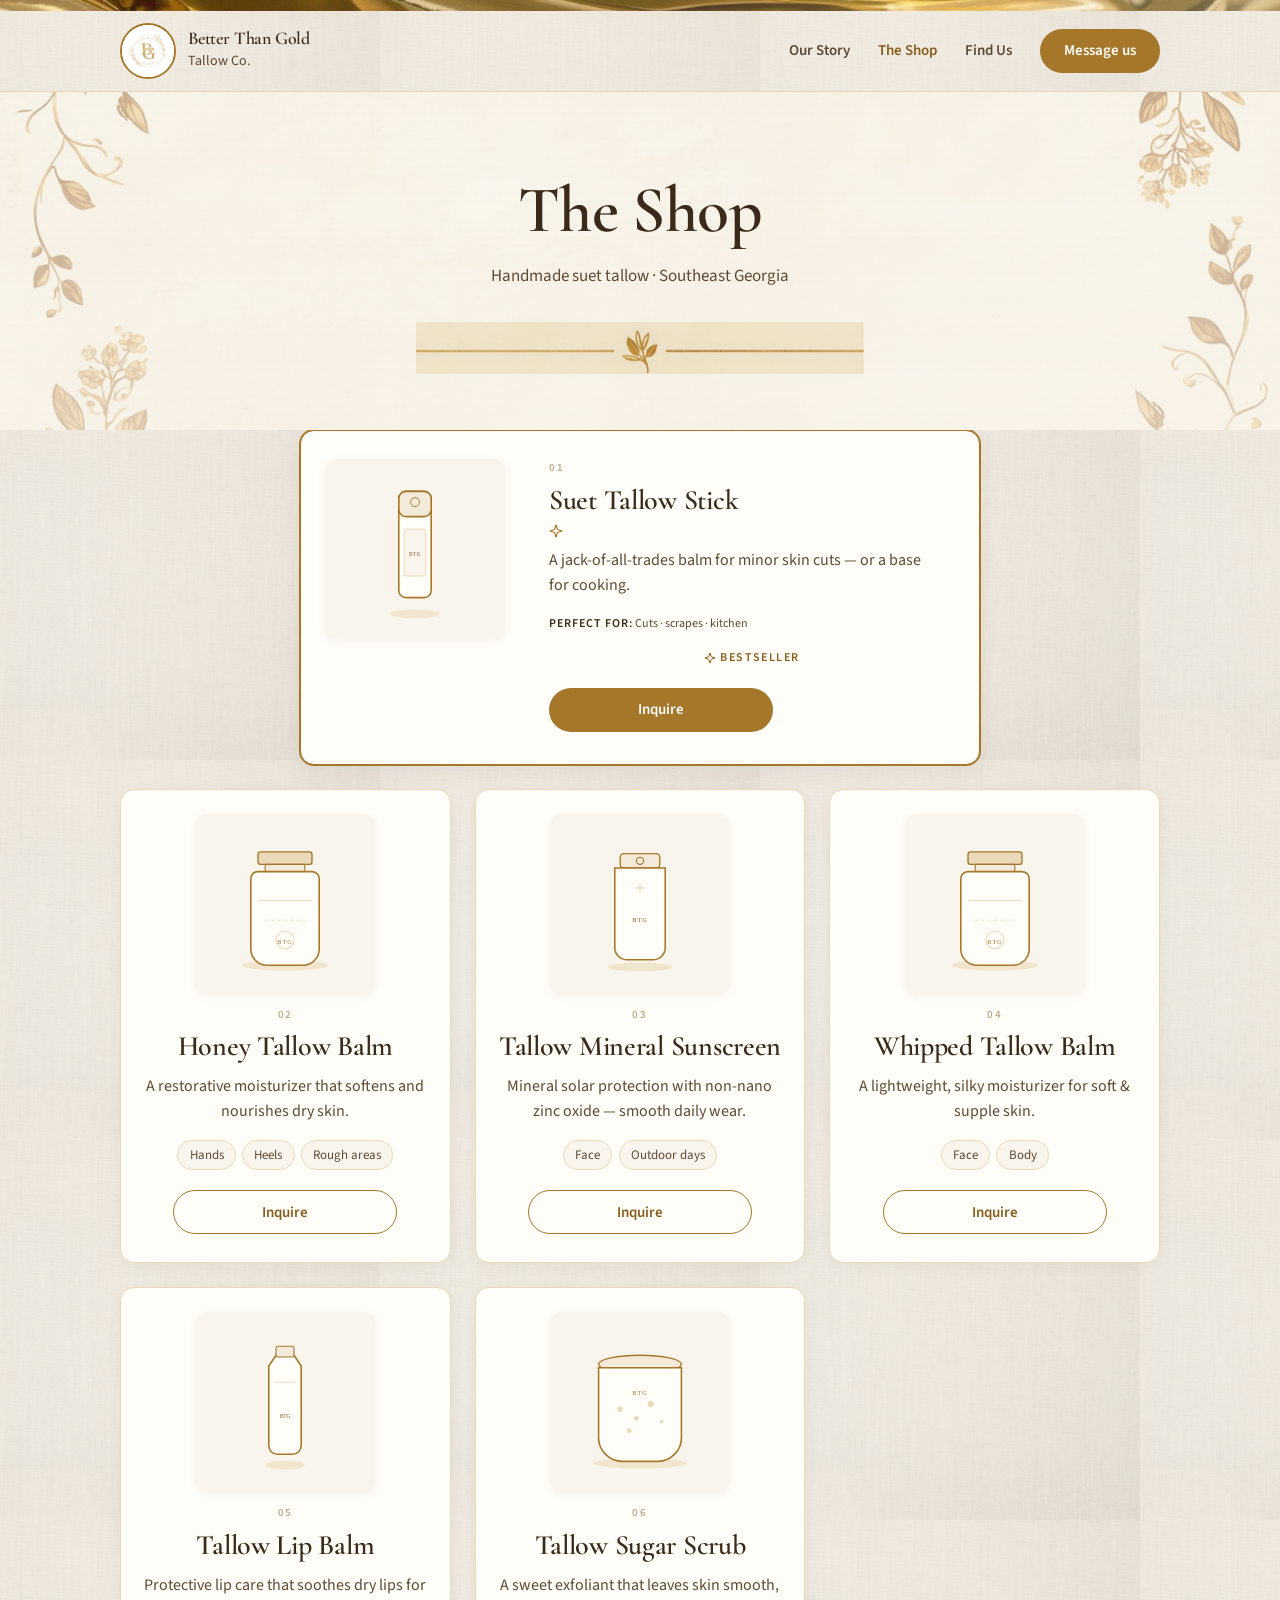
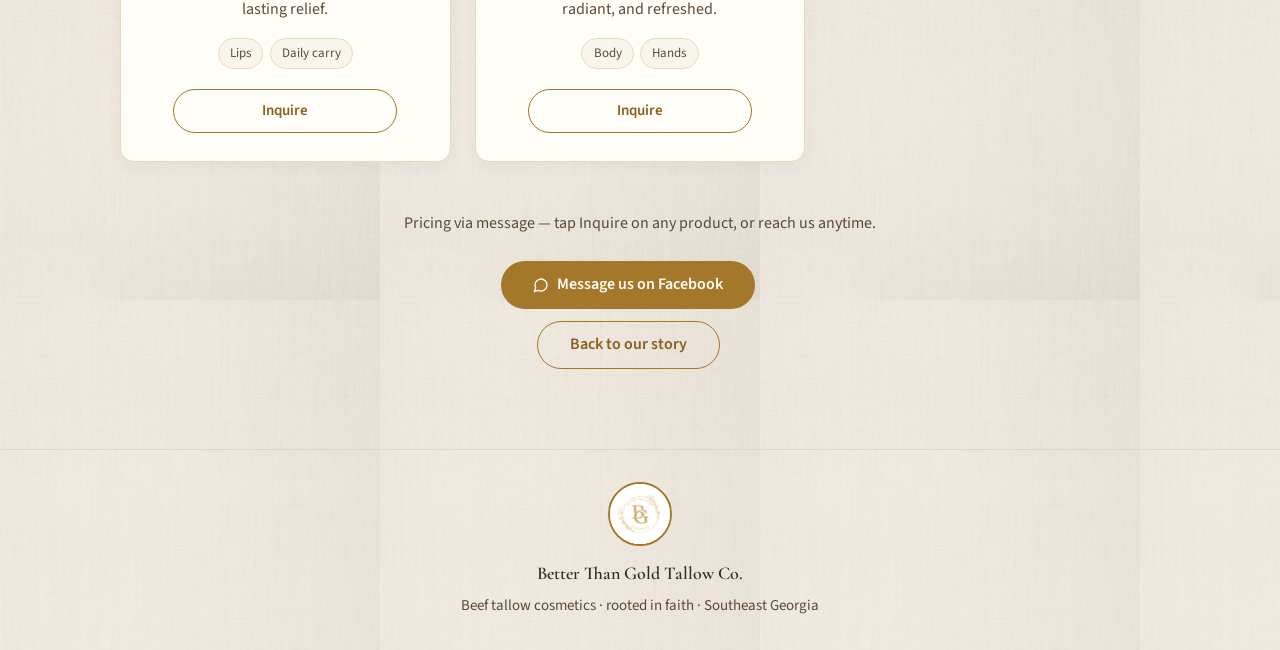
==== commit 8f1cc430: "Apply Sarah Beth's real logo: gold brand badge in header, contact card, and footer (both pages)" ====
--- a/products/index.html
+++ b/products/index.html
@@ -18,7 +18,7 @@
     <header class="site-header">
       <div class="header-inner">
         <a class="brand" href="../">
-          <span class="brand-mark brand-mark-sm" aria-hidden="true">BTG</span>
+          <span class="brand-mark brand-mark-sm" aria-hidden="true"><img src="../brand/logo.jpg" alt=""></span>
           <span>
             <span class="brand-name">Better Than Gold</span>
             <span class="brand-sub">Tallow Co.</span>
@@ -32,7 +32,6 @@
         </nav>
         <button class="nav-toggle" type="button" aria-label="Open menu" aria-expanded="false">
           <svg class="icon-menu" xmlns="http://www.w3.org/2000/svg" width="24" height="24" viewBox="0 0 24 24" fill="none" stroke="currentColor" stroke-width="2" stroke-linecap="round" stroke-linejoin="round" aria-hidden="true"><path d="M4 5h16"/><path d="M4 12h16"/><path d="M4 19h16"/></svg>
-          <svg class="icon-close" hidden xmlns="http://www.w3.org/2000/svg" width="24" height="24" viewBox="0 0 24 24" fill="none" stroke="currentColor" stroke-width="2" stroke-linecap="round" stroke-linejoin="round" aria-hidden="true"><path d="M18 6 6 18"/><path d="m6 6 12 12"/></svg>
         </button>
       </div>
       <nav class="mobile-nav" aria-label="Mobile">
@@ -65,7 +64,7 @@
             <svg xmlns="http://www.w3.org/2000/svg" viewBox="0 0 24 24" fill="none" stroke="currentColor" stroke-width="2" stroke-linecap="round" stroke-linejoin="round" aria-hidden="true"><path d="M9.937 15.5A2 2 0 0 0 8.5 14.063l-6.135-1.582a.5.5 0 0 1 0-.962L8.5 9.936A2 2 0 0 0 9.937 8.5l1.582-6.135a.5.5 0 0 1 .963 0L14.063 8.5A2 2 0 0 0 15.5 9.937l6.135 1.581a.5.5 0 0 1 0 .964L15.5 14.063a2 2 0 0 0-1.437 1.437l-1.582 6.135a.5.5 0 0 1-.963 0z"/></svg>
             Bestseller
           </p>
-          <a class="btn btn-gold btn-md btn-inquire" href="https://www.facebook.com/share/1DVY5gSKAP/" target="_blank" rel="noopener noreferrer" title="Hi! I'm interested in Suet Tallow Stick.">Inquire</a>
+          <a class="btn btn-gold btn-md btn-inquire" href="https://www.facebook.com/share/1DVY5gSKAP/" target="_blank" rel="noopener noreferrer">Inquire</a>
         </article>
       </div>
 
@@ -82,7 +81,7 @@
             <span class="chip">Heels</span>
             <span class="chip">Rough areas</span>
           </div>
-          <a class="btn btn-outline btn-md btn-inquire" href="https://www.facebook.com/share/1DVY5gSKAP/" target="_blank" rel="noopener noreferrer" title="Hi! I'm interested in Honey Tallow Balm.">Inquire</a>
+          <a class="btn btn-outline btn-md btn-inquire" href="https://www.facebook.com/share/1DVY5gSKAP/" target="_blank" rel="noopener noreferrer">Inquire</a>
         </li>
         <li class="product-card product-card-framed">
           <div class="product-media">
@@ -95,7 +94,7 @@
             <span class="chip">Face</span>
             <span class="chip">Outdoor days</span>
           </div>
-          <a class="btn btn-outline btn-md btn-inquire" href="https://www.facebook.com/share/1DVY5gSKAP/" target="_blank" rel="noopener noreferrer" title="Hi! I'm interested in Tallow Mineral Sunscreen.">Inquire</a>
+          <a class="btn btn-outline btn-md btn-inquire" href="https://www.facebook.com/share/1DVY5gSKAP/" target="_blank" rel="noopener noreferrer">Inquire</a>
         </li>
         <li class="product-card product-card-framed">
           <div class="product-media">
@@ -108,7 +107,7 @@
             <span class="chip">Face</span>
             <span class="chip">Body</span>
           </div>
-          <a class="btn btn-outline btn-md btn-inquire" href="https://www.facebook.com/share/1DVY5gSKAP/" target="_blank" rel="noopener noreferrer" title="Hi! I'm interested in Whipped Tallow Balm.">Inquire</a>
+          <a class="btn btn-outline btn-md btn-inquire" href="https://www.facebook.com/share/1DVY5gSKAP/" target="_blank" rel="noopener noreferrer">Inquire</a>
         </li>
         <li class="product-card product-card-framed">
           <div class="product-media">
@@ -121,7 +120,7 @@
             <span class="chip">Lips</span>
             <span class="chip">Daily carry</span>
           </div>
-          <a class="btn btn-outline btn-md btn-inquire" href="https://www.facebook.com/share/1DVY5gSKAP/" target="_blank" rel="noopener noreferrer" title="Hi! I'm interested in Tallow Lip Balm.">Inquire</a>
+          <a class="btn btn-outline btn-md btn-inquire" href="https://www.facebook.com/share/1DVY5gSKAP/" target="_blank" rel="noopener noreferrer">Inquire</a>
         </li>
         <li class="product-card product-card-framed">
           <div class="product-media">
@@ -134,7 +133,7 @@
             <span class="chip">Body</span>
             <span class="chip">Hands</span>
           </div>
-          <a class="btn btn-outline btn-md btn-inquire" href="https://www.facebook.com/share/1DVY5gSKAP/" target="_blank" rel="noopener noreferrer" title="Hi! I'm interested in Tallow Sugar Scrub.">Inquire</a>
+          <a class="btn btn-outline btn-md btn-inquire" href="https://www.facebook.com/share/1DVY5gSKAP/" target="_blank" rel="noopener noreferrer">Inquire</a>
         </li>
       </ol>
 
@@ -151,7 +150,7 @@
     </main>
 
     <footer class="site-footer">
-      <span class="brand-mark brand-mark-md" aria-hidden="true">BTG</span>
+      <span class="brand-mark brand-mark-md" aria-hidden="true"><img src="../brand/logo.jpg" alt=""></span>
       <p class="footer-name">Better Than Gold Tallow Co.</p>
       <p class="footer-sub">Beef tallow cosmetics · rooted in faith · Southeast Georgia</p>
     </footer>
--- a/styles.css
+++ b/styles.css
@@ -35,9 +35,8 @@
   *,
   *::before,
   *::after {
-    animation-duration: 0.01ms !important;
-    animation-iteration-count: 1 !important;
-    transition-duration: 0.01ms !important;
+    animation: none !important;
+    transition: none !important;
   }
 }
 
@@ -236,6 +235,11 @@
   border-radius: 999px;
   background: transparent;
   color: var(--ink-soft);
+  transition: transform 150ms var(--ease-out), color 150ms var(--ease-out);
+}
+
+.nav-toggle:active {
+  transform: scale(0.9);
 }
 
 .nav-toggle:hover {
@@ -249,10 +253,45 @@
   border-top: 1px solid var(--line);
   background: var(--paper);
   padding: 0.75rem 1.25rem 1rem;
+  opacity: 0;
+  transform: translateY(-10px);
+  transition:
+    opacity 280ms var(--ease-out),
+    transform 280ms var(--ease-out),
+    display 280ms allow-discrete;
 }
 
 .mobile-nav.open {
   display: flex;
+  opacity: 1;
+  transform: none;
+}
+
+@starting-style {
+  .mobile-nav.open {
+    opacity: 0;
+    transform: translateY(-10px);
+  }
+}
+
+/* Staggered link entrance — restarts every time the menu opens */
+.mobile-nav.open a {
+  animation: menu-in 380ms var(--ease-out) both;
+}
+.mobile-nav.open a:nth-child(1) { animation-delay: 60ms; }
+.mobile-nav.open a:nth-child(2) { animation-delay: 120ms; }
+.mobile-nav.open a:nth-child(3) { animation-delay: 180ms; }
+.mobile-nav.open a:nth-child(4) { animation-delay: 240ms; }
+
+@keyframes menu-in {
+  from {
+    opacity: 0;
+    transform: translateX(-12px);
+  }
+  to {
+    opacity: 1;
+    transform: none;
+  }
 }
 
 .mobile-nav a:not(.btn) {
@@ -443,6 +482,18 @@
   pointer-events: none;
   user-select: none;
   line-height: 1;
+  animation: watermark-drift linear both;
+  animation-timeline: scroll();
+  animation-range: 0 90svh;
+}
+
+@keyframes watermark-drift {
+  from {
+    transform: translate(-50%, -50%);
+  }
+  to {
+    transform: translate(-50%, calc(-50% + 56px));
+  }
 }
 
 @media (max-width: 640px) {
@@ -624,6 +675,10 @@
 
 .towns li {
   display: inline-flex;
+}
+
+.towns a {
+  display: inline-flex;
   align-items: center;
   justify-content: center;
   gap: 0.5rem;
@@ -636,6 +691,21 @@
   font-size: 0.9375rem;
   font-weight: 600;
   padding: 0.625rem 1.35rem;
+  text-decoration: none;
+  transition:
+    background-color 150ms var(--ease-out),
+    color 150ms var(--ease-out),
+    border-color 150ms var(--ease-out);
+}
+
+.towns a:hover {
+  background: var(--gold-soft);
+  border-color: var(--gold-deep);
+}
+
+.towns a:focus-visible {
+  outline: 2px solid var(--gold-deep);
+  outline-offset: 3px;
 }
 
 .towns svg {
@@ -982,6 +1052,8 @@
 
 .stagger > * {
   animation: rise 800ms var(--ease-out) both;
+  animation-timeline: view();
+  animation-range: entry 0% entry 55%;
 }
 .stagger > *:nth-child(1) {
   animation-delay: 40ms;
@@ -1001,3 +1073,62 @@
 .stagger > *:nth-child(6) {
   animation-delay: 390ms;
 }
+
+/* ---- Scroll progress — thin gold fill pinned to the viewport top ---- */
+body::before {
+  content: "";
+  position: fixed;
+  top: 0;
+  left: 0;
+  right: 0;
+  height: 4px;
+  z-index: 100;
+  background: linear-gradient(90deg, var(--gold-deep), var(--gold-shine));
+  transform: scaleX(0);
+  transform-origin: 0 50%;
+  animation: scroll-progress linear both;
+  animation-timeline: scroll();
+}
+
+@keyframes scroll-progress {
+  to {
+    transform: scaleX(1);
+  }
+}
+
+/* ---- Menu scrim — soft dim behind the open mobile menu ---- */
+.nav-scrim {
+  position: fixed;
+  inset: 0;
+  z-index: 40;
+  background: color-mix(in oklab, var(--ink) 32%, transparent);
+  opacity: 0;
+  visibility: hidden;
+  transition:
+    opacity 300ms var(--ease-out),
+    visibility 300ms allow-discrete;
+}
+
+.nav-scrim.show {
+  opacity: 1;
+  visibility: visible;
+}
+
+@starting-style {
+  .nav-scrim.show {
+    opacity: 0;
+  }
+}
+
+/* Lock background scroll while the menu is open */
+body.menu-open {
+  overflow: hidden;
+}
+
+.brand-mark img {
+  display: block;
+  width: 100%;
+  height: 100%;
+  border-radius: 50%;
+  object-fit: cover;
+}
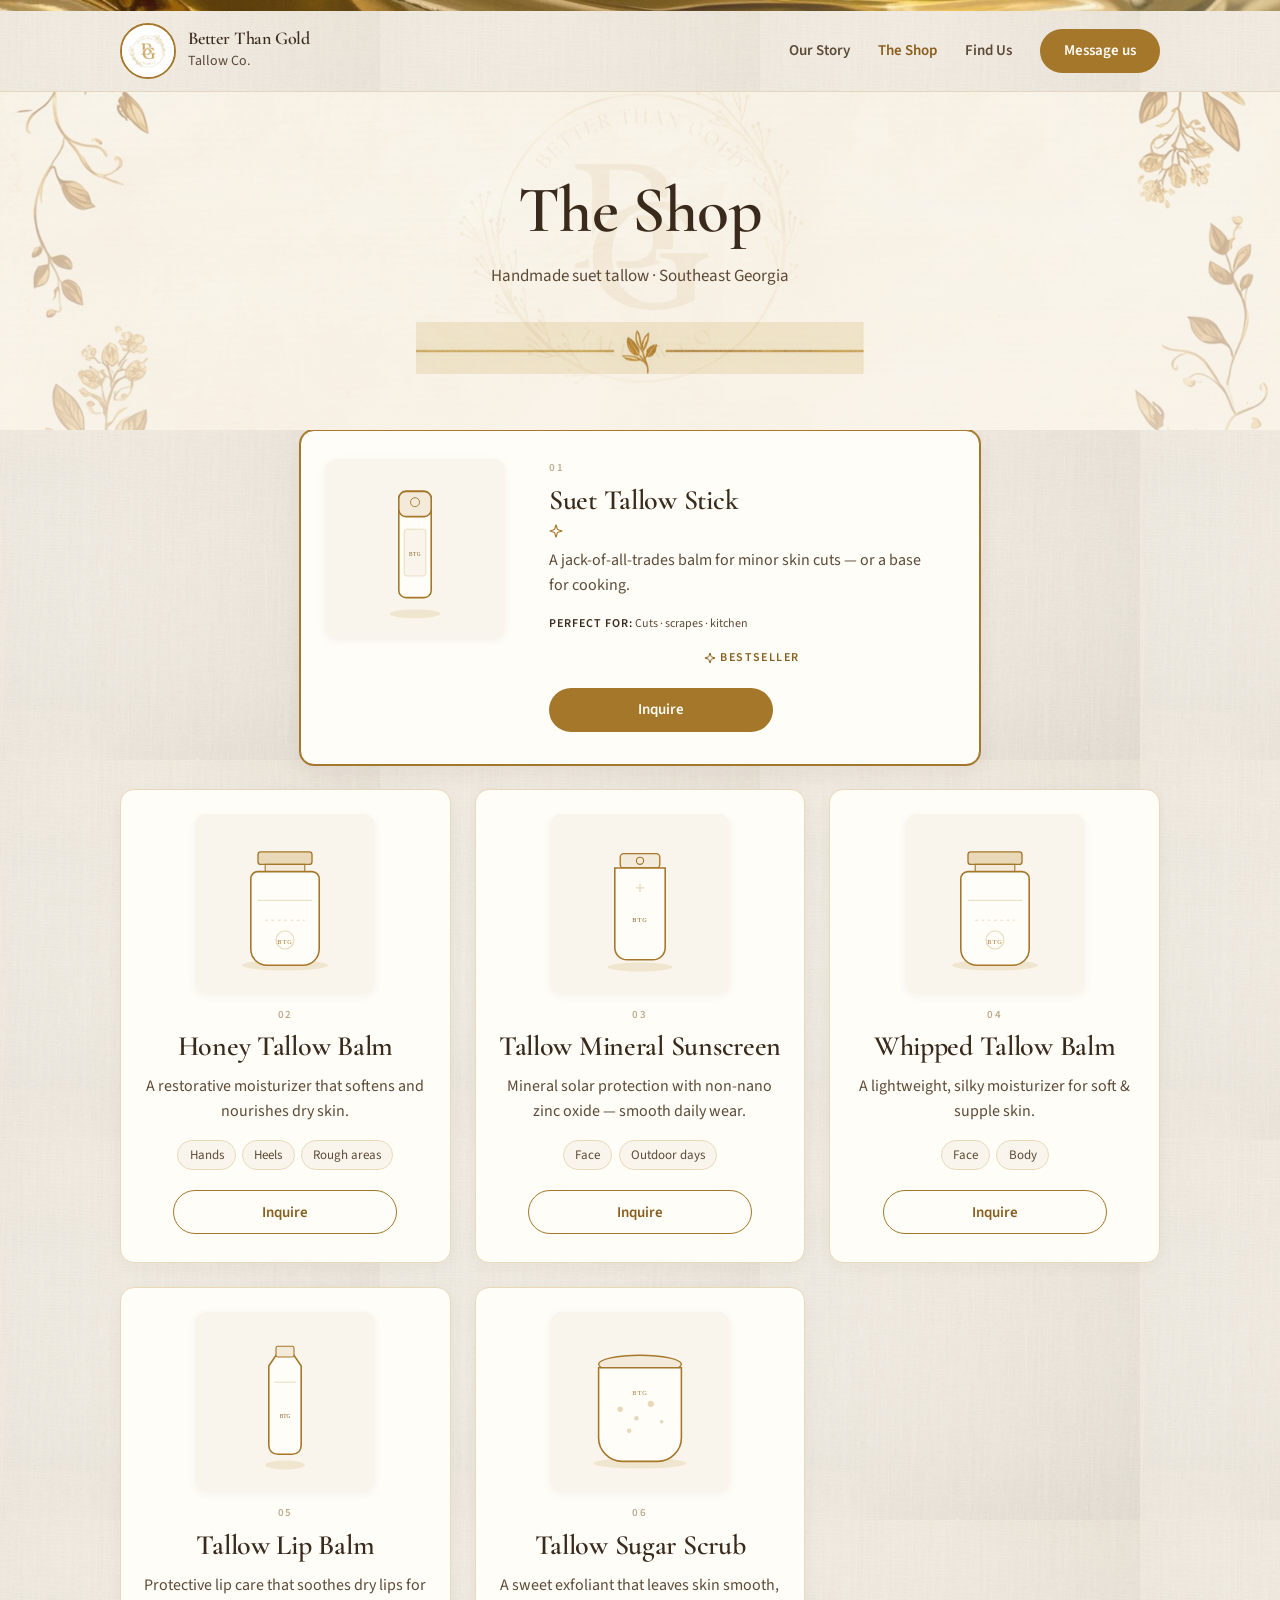
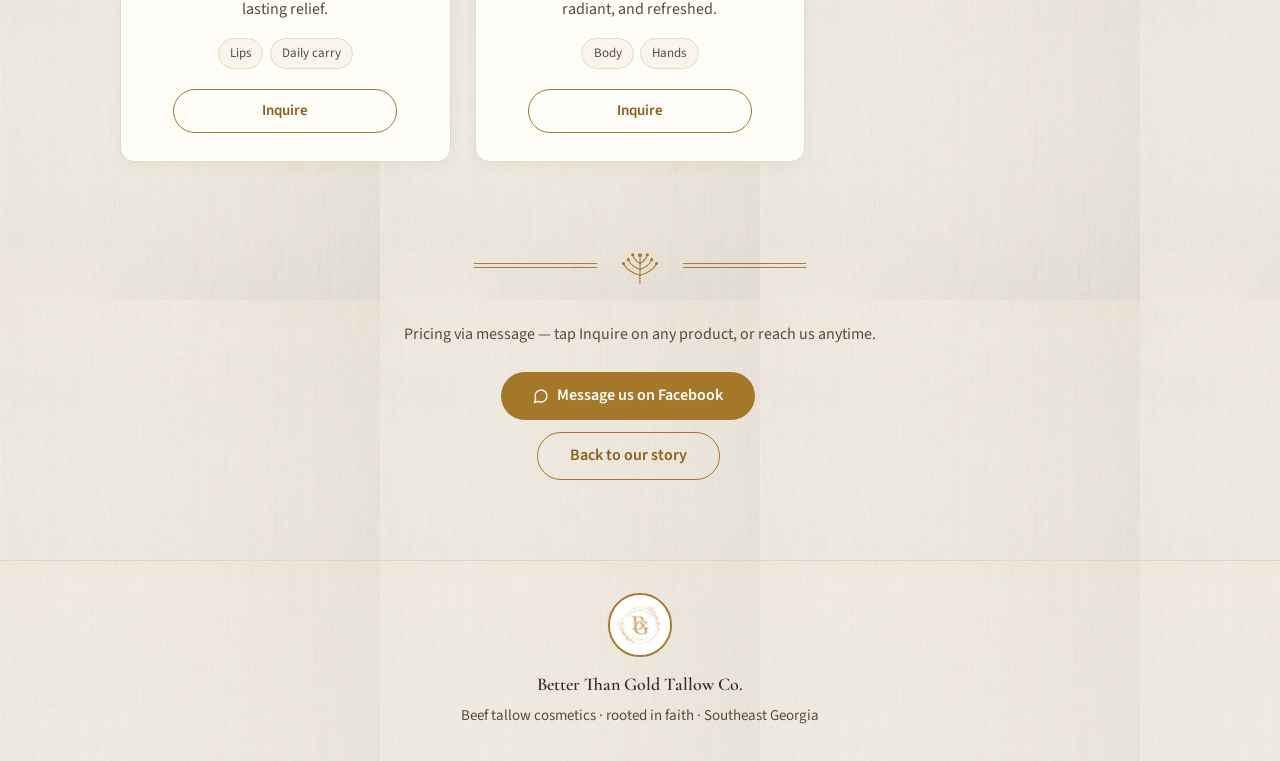
==== commit cf76a9d6: "Logo design pass (reversible): sprig section dividers echoing the wreath, real-monogram hero waterma" ====
--- a/products/index.html
+++ b/products/index.html
@@ -6,7 +6,8 @@
   <title>The Shop · Better Than Gold Tallow Co.</title>
   <meta name="description" content="Honey Tallow Balm, mineral sunscreen, whipped balm, lip balm, sugar scrub, and the Suet Tallow Stick — handmade in Southeast Georgia.">
   <meta name="theme-color" content="#a5772a">
-  <link rel="icon" type="image/svg+xml" href="../favicon.svg">
+  <link rel="icon" type="image/png" href="../brand/favicon.png">
+  <link rel="apple-touch-icon" href="../brand/favicon.png">
   <link rel="preconnect" href="https://fonts.googleapis.com">
   <link rel="preconnect" href="https://fonts.gstatic.com" crossorigin>
   <link href="https://fonts.googleapis.com/css2?family=Cormorant+Garamond:ital,wght@0,400;0,500;0,600;0,700;1,500;1,600&family=Great+Vibes&family=Source+Sans+3:ital,wght@0,400;0,600;1,400&display=swap" rel="stylesheet">
@@ -44,6 +45,7 @@
 
     <main>
       <section class="shop-hero">
+        <img class="hero-watermark hero-watermark-img" src="../brand/logo.jpg" alt="" aria-hidden="true">
         <h1 class="shop-title rise">The Shop</h1>
         <p class="shop-subline rise rise-2">Handmade suet tallow · Southeast Georgia</p>
         <img class="gold-divider divider-space" src="../textures/divider.jpg" alt="" aria-hidden="true">
@@ -137,6 +139,8 @@
         </li>
       </ol>
 
+      <div class="divider-space" aria-hidden="true"><img class="sprig-divider" src="../brand/sprig-divider.svg" alt=""></div>
+
       <div class="shop-cta">
         <p>Pricing via message — tap Inquire on any product, or reach us anytime.</p>
         <div class="hero-actions">
--- a/styles.css
+++ b/styles.css
@@ -1132,3 +1132,136 @@
   border-radius: 50%;
   object-fit: cover;
 }
+
+/* Contact form */
+.contact-form-wrap[hidden] {
+  display: none;
+}
+.contact-form {
+  margin: 1.75rem auto 0;
+  max-width: 26rem;
+  text-align: left;
+  display: grid;
+  gap: 1rem;
+}
+.field-row {
+  display: grid;
+  gap: 1rem;
+}
+@media (min-width: 560px) {
+  .field-row {
+    grid-template-columns: 1fr 1fr;
+  }
+}
+.field > span,
+.field-type legend {
+  display: block;
+  margin-bottom: 0.375rem;
+  font-size: 0.75rem;
+  font-weight: 600;
+  letter-spacing: 0.1em;
+  text-transform: uppercase;
+  color: var(--ink-soft);
+}
+.field em {
+  text-transform: none;
+  letter-spacing: 0;
+  font-weight: 400;
+}
+.field-type {
+  border: 0;
+  padding: 0;
+  margin: 0;
+}
+.field input,
+.field textarea {
+  box-sizing: border-box;
+  width: 100%;
+  font-family: var(--font-body);
+  font-size: 1rem;
+  color: var(--ink);
+  background: #fff;
+  border: 1px solid var(--line);
+  border-radius: 0.75rem;
+  padding: 0.75rem 1rem;
+}
+.field input:focus,
+.field textarea:focus {
+  outline: 2px solid var(--gold);
+  outline-offset: 1px;
+  border-color: var(--gold);
+}
+.field textarea {
+  resize: vertical;
+  min-height: 6rem;
+}
+.pill-row {
+  display: flex;
+  gap: 0.75rem;
+}
+.pill {
+  position: relative;
+}
+.pill input {
+  position: absolute;
+  opacity: 0;
+  pointer-events: none;
+}
+.pill span {
+  display: inline-block;
+  padding: 0.6rem 1.4rem;
+  border-radius: 999px;
+  border: 1px solid var(--gold);
+  color: var(--gold-deep);
+  font-weight: 600;
+  cursor: pointer;
+  transition: background-color 150ms var(--ease-out), color 150ms var(--ease-out);
+}
+.pill input:checked + span {
+  background: var(--gold);
+  color: var(--paper);
+}
+.pill input:focus-visible + span {
+  outline: 2px solid var(--gold-deep);
+  outline-offset: 2px;
+}
+.contact-form .btn {
+  justify-self: center;
+}
+.form-note {
+  margin: 0;
+  min-height: 1.25em;
+  text-align: center;
+  font-size: 0.9rem;
+  color: var(--ink-soft);
+}
+.form-note.ok {
+  color: var(--gold-deep);
+  font-weight: 600;
+}
+.fb-alt {
+  margin: 1.25rem 0 0;
+  font-size: 0.9rem;
+  color: var(--ink-soft);
+}
+.fb-alt a {
+  color: var(--gold-deep);
+  font-weight: 600;
+}
+
+/* Real-logo monogram watermark (faint gold, white knocked out via multiply) */
+.hero-watermark-img {
+  width: clamp(18rem, 55vw, 30rem);
+  aspect-ratio: 1;
+  border-radius: 50%;
+  object-fit: cover;
+  mix-blend-mode: multiply;
+}
+
+/* Sprig section divider echoing the logo's wreath */
+.sprig-divider {
+  display: block;
+  width: min(22rem, 80vw);
+  height: auto;
+  margin-inline: auto;
+}
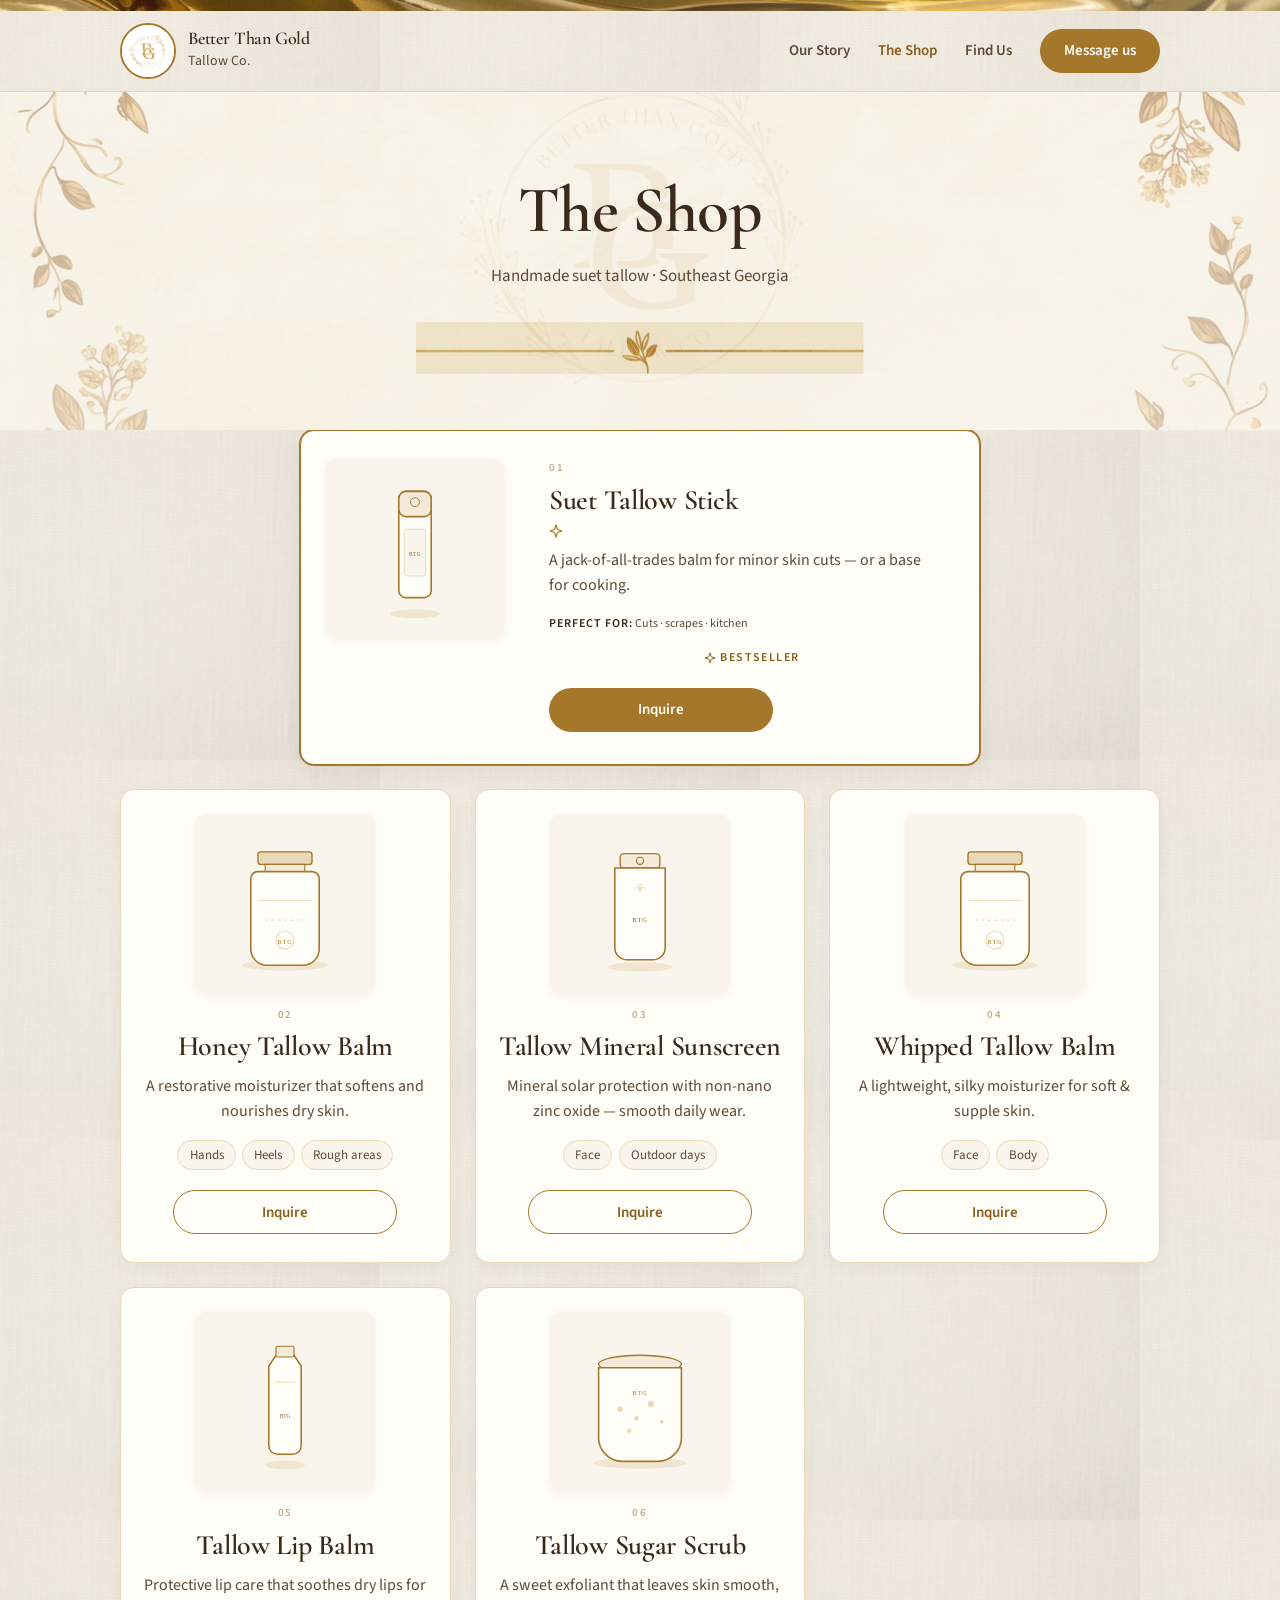
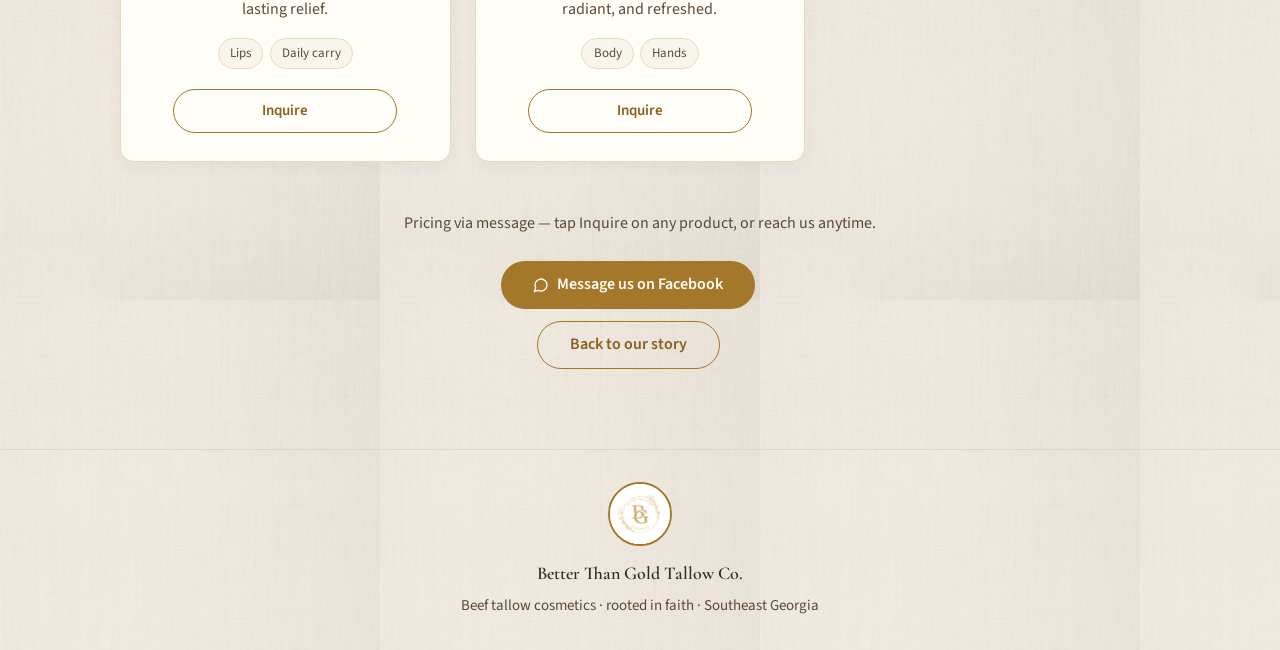
==== commit e16b25e0: "Remove the sprig divider (usages, styles, and SVG file)" ====
--- a/products/index.html
+++ b/products/index.html
@@ -139,7 +139,6 @@
         </li>
       </ol>
 
-      <div class="divider-space" aria-hidden="true"><img class="sprig-divider" src="../brand/sprig-divider.svg" alt=""></div>
 
       <div class="shop-cta">
         <p>Pricing via message — tap Inquire on any product, or reach us anytime.</p>
--- a/styles.css
+++ b/styles.css
@@ -1258,10 +1258,3 @@
   mix-blend-mode: multiply;
 }
 
-/* Sprig section divider echoing the logo's wreath */
-.sprig-divider {
-  display: block;
-  width: min(22rem, 80vw);
-  height: auto;
-  margin-inline: auto;
-}
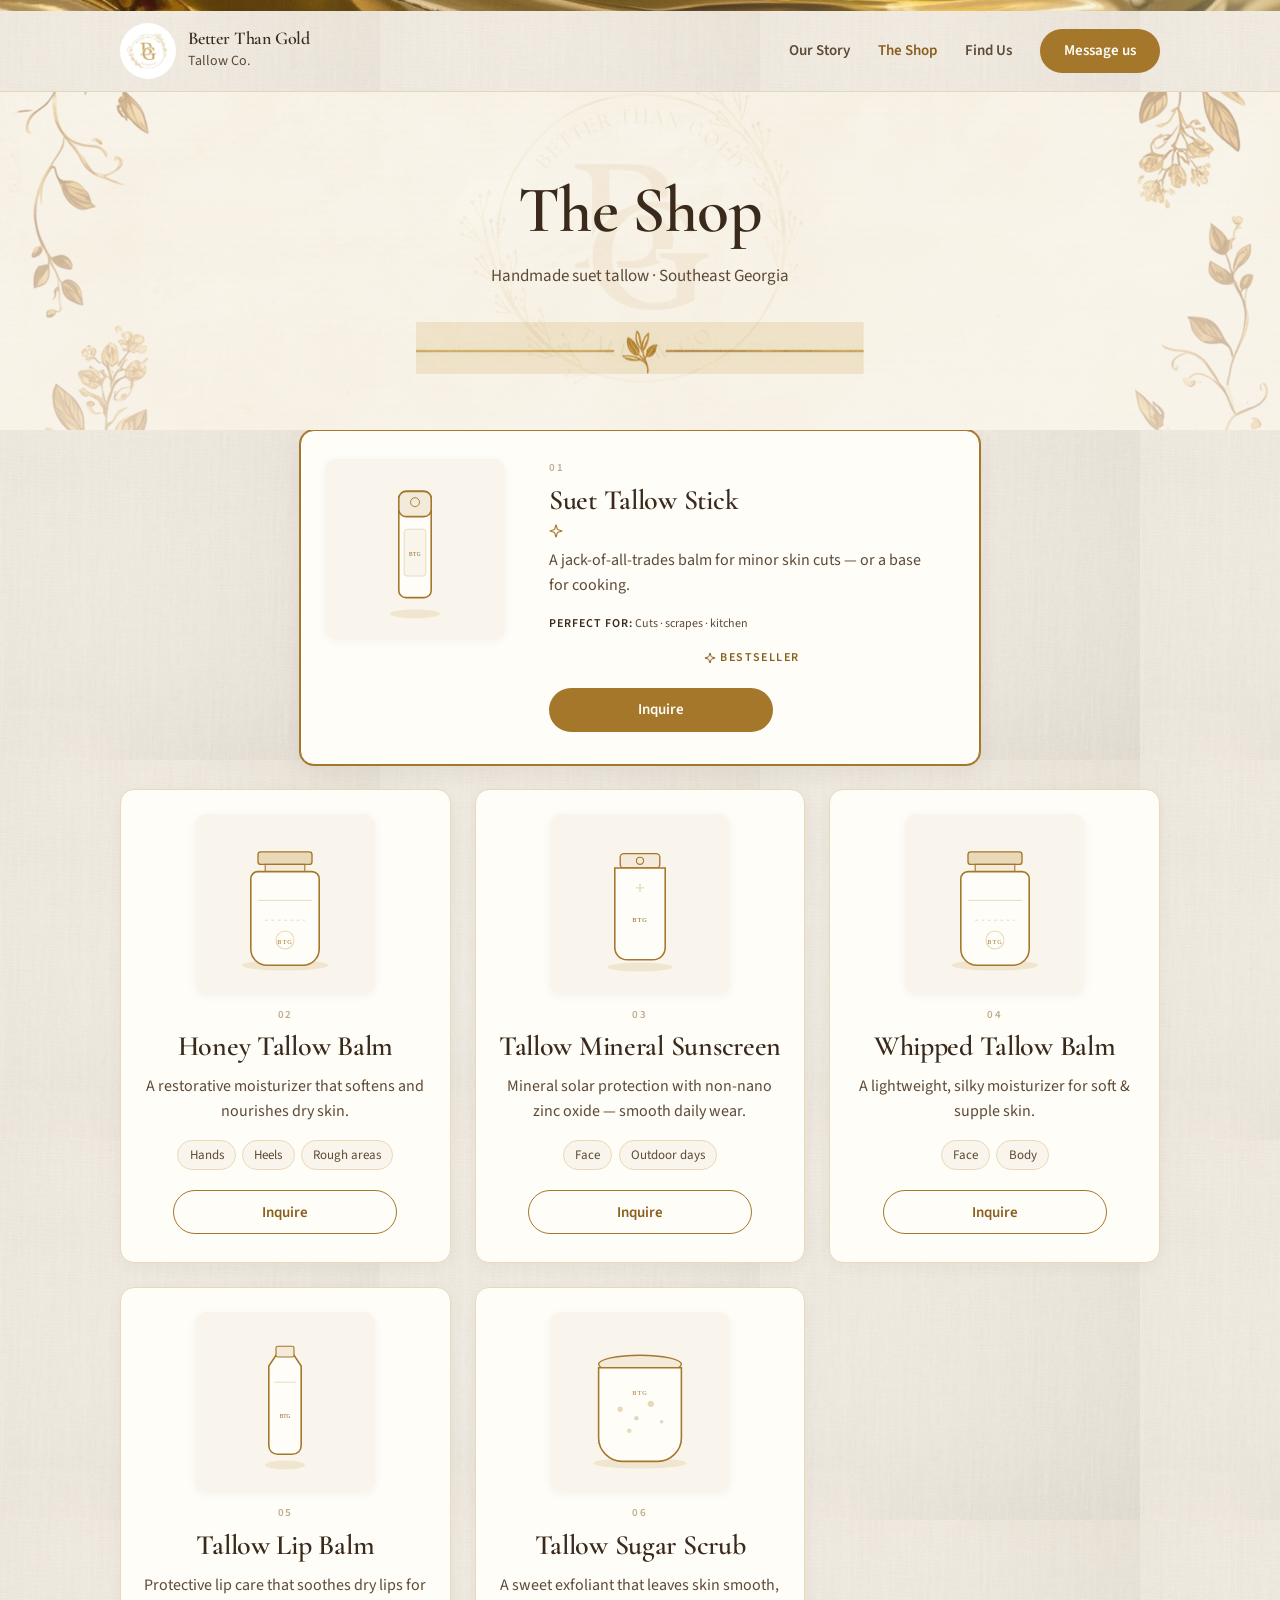
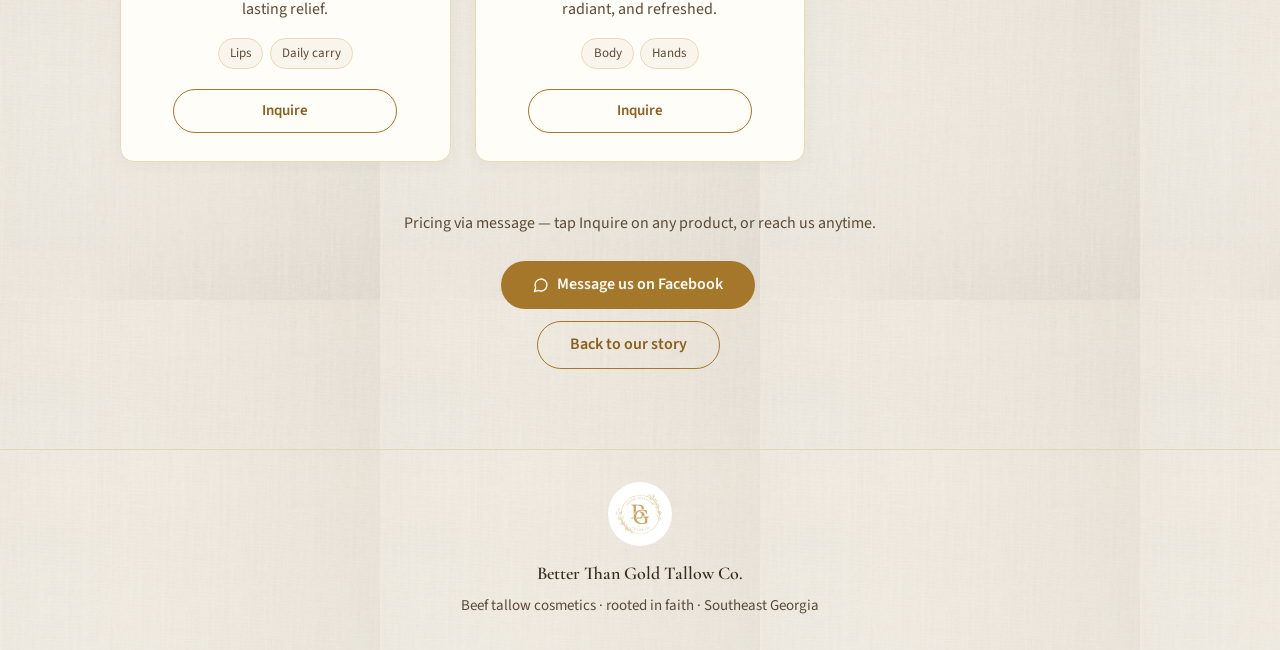
==== commit f52c3a6d: "Logo is the circle everywhere: drop the badge wrapper, circular logo image in headers, footers, cont" ====
--- a/products/index.html
+++ b/products/index.html
@@ -19,7 +19,7 @@
     <header class="site-header">
       <div class="header-inner">
         <a class="brand" href="../">
-          <span class="brand-mark brand-mark-sm" aria-hidden="true"><img src="../brand/logo.jpg" alt=""></span>
+          <img class="logo-circle logo-circle-sm" src="../brand/logo.jpg" alt="" aria-hidden="true">
           <span>
             <span class="brand-name">Better Than Gold</span>
             <span class="brand-sub">Tallow Co.</span>
@@ -153,7 +153,7 @@
     </main>
 
     <footer class="site-footer">
-      <span class="brand-mark brand-mark-md" aria-hidden="true"><img src="../brand/logo.jpg" alt=""></span>
+      <img class="logo-circle logo-circle-md" src="../brand/logo.jpg" alt="" aria-hidden="true">
       <p class="footer-name">Better Than Gold Tallow Co.</p>
       <p class="footer-sub">Beef tallow cosmetics · rooted in faith · Southeast Georgia</p>
     </footer>
--- a/styles.css
+++ b/styles.css
@@ -173,34 +173,23 @@
   color: var(--ink-soft);
 }
 
-.brand-mark {
-  display: inline-flex;
+.logo-circle {
+  display: block;
   flex-shrink: 0;
-  align-items: center;
-  justify-content: center;
-  border: 2px solid var(--gold);
-  border-radius: 999px;
-  background: var(--paper);
-  color: var(--gold-deep);
-  font-family: var(--font-display);
-  font-weight: 600;
-  letter-spacing: 0.04em;
-}
-
-.brand-mark-sm {
+  border-radius: 50%;
+  object-fit: cover;
+}
+.logo-circle-sm {
   width: 3.5rem;
   height: 3.5rem;
-  font-size: 1.125rem;
-}
-.brand-mark-md {
+}
+.logo-circle-md {
   width: 4rem;
   height: 4rem;
-  font-size: 1.25rem;
-}
-.brand-mark-lg {
+}
+.logo-circle-lg {
   width: 5rem;
   height: 5rem;
-  font-size: 1.5rem;
 }
 
 .desktop-nav {
@@ -514,11 +503,20 @@
 }
 
 .intro-script {
-  margin: 1rem auto 0;
-  max-width: 28rem;
-  font-family: var(--font-script);
-  font-size: clamp(1.75rem, 4vw, 2.35rem);
-  line-height: 1.25;
+  margin: 1.25rem auto 0;
+  max-width: 36rem;
+  font-family: var(--font-display);
+  font-weight: 600;
+  font-size: clamp(1.5rem, 4vw, 2.3rem);
+  line-height: 1.12;
+  letter-spacing: 0.04em;
+  text-transform: uppercase;
+  color: var(--ink);
+}
+.intro-script em {
+  font-style: italic;
+  text-transform: none;
+  letter-spacing: 0.01em;
   color: var(--gold);
 }
 
@@ -724,24 +722,28 @@
 }
 
 .letter-card {
-  background-color: var(--paper);
-  background-image: url("textures/card-frame.jpg");
-  background-repeat: no-repeat;
-  background-position: center;
-  background-size: 100% 100%;
+  background: transparent;
   max-width: 560px;
   margin: 0 auto;
-  padding: 3.5rem 1.75rem;
+  padding: 3rem 2.25rem;
   text-align: center;
+  border: 1px solid rgba(165, 119, 42, 0.5);
+  outline: 1px solid rgba(165, 119, 42, 0.28);
+  outline-offset: 6px;
+  border-radius: 4px;
 }
 
 @media (min-width: 768px) {
   .letter-card {
-    padding: 5rem 3.5rem;
-  }
-}
-
-.letter-card .brand-mark {
+    padding: 4.5rem 4rem;
+  }
+}
+
+.letter-card h2 {
+  text-wrap: balance;
+}
+
+.letter-card .logo-circle {
   margin: 0 auto 1rem;
 }
 
@@ -1004,7 +1006,7 @@
   text-align: center;
 }
 
-.site-footer .brand-mark {
+.site-footer .logo-circle {
   margin: 0 auto 0.75rem;
 }
 
@@ -1125,14 +1127,6 @@
   overflow: hidden;
 }
 
-.brand-mark img {
-  display: block;
-  width: 100%;
-  height: 100%;
-  border-radius: 50%;
-  object-fit: cover;
-}
-
 /* Contact form */
 .contact-form-wrap[hidden] {
   display: none;
@@ -1258,3 +1252,49 @@
   mix-blend-mode: multiply;
 }
 
+/* Partner marquee — gold band under the hero */
+.partner-marquee {
+  background: linear-gradient(100deg, #8f6524, var(--gold) 35%, var(--gold) 65%, #8f6524);
+  overflow: hidden;
+  padding: 0.8rem 0;
+}
+.marquee-track {
+  display: flex;
+  align-items: center;
+  width: max-content;
+  animation: marquee-scroll 30s linear infinite;
+}
+.mq-unit {
+  display: inline-flex;
+  align-items: center;
+  gap: 2.75rem;
+  padding-right: 2.75rem;
+  white-space: nowrap;
+}
+.mq-name {
+  font-family: var(--font-display);
+  font-weight: 600;
+  font-size: 1.05rem;
+  letter-spacing: 0.16em;
+  text-transform: uppercase;
+  color: #fffdf8;
+}
+.mq-dot {
+  color: #ffe9b8;
+  font-size: 0.8rem;
+}
+@keyframes marquee-scroll {
+  to { transform: translateX(-50%); }
+}
+.partner-marquee:hover .marquee-track,
+.partner-marquee:focus-within .marquee-track {
+  animation-play-state: paused;
+}
+@media (prefers-reduced-motion: reduce) {
+  .marquee-track {
+    animation: none;
+    width: auto;
+    flex-wrap: wrap;
+    justify-content: center;
+  }
+}
